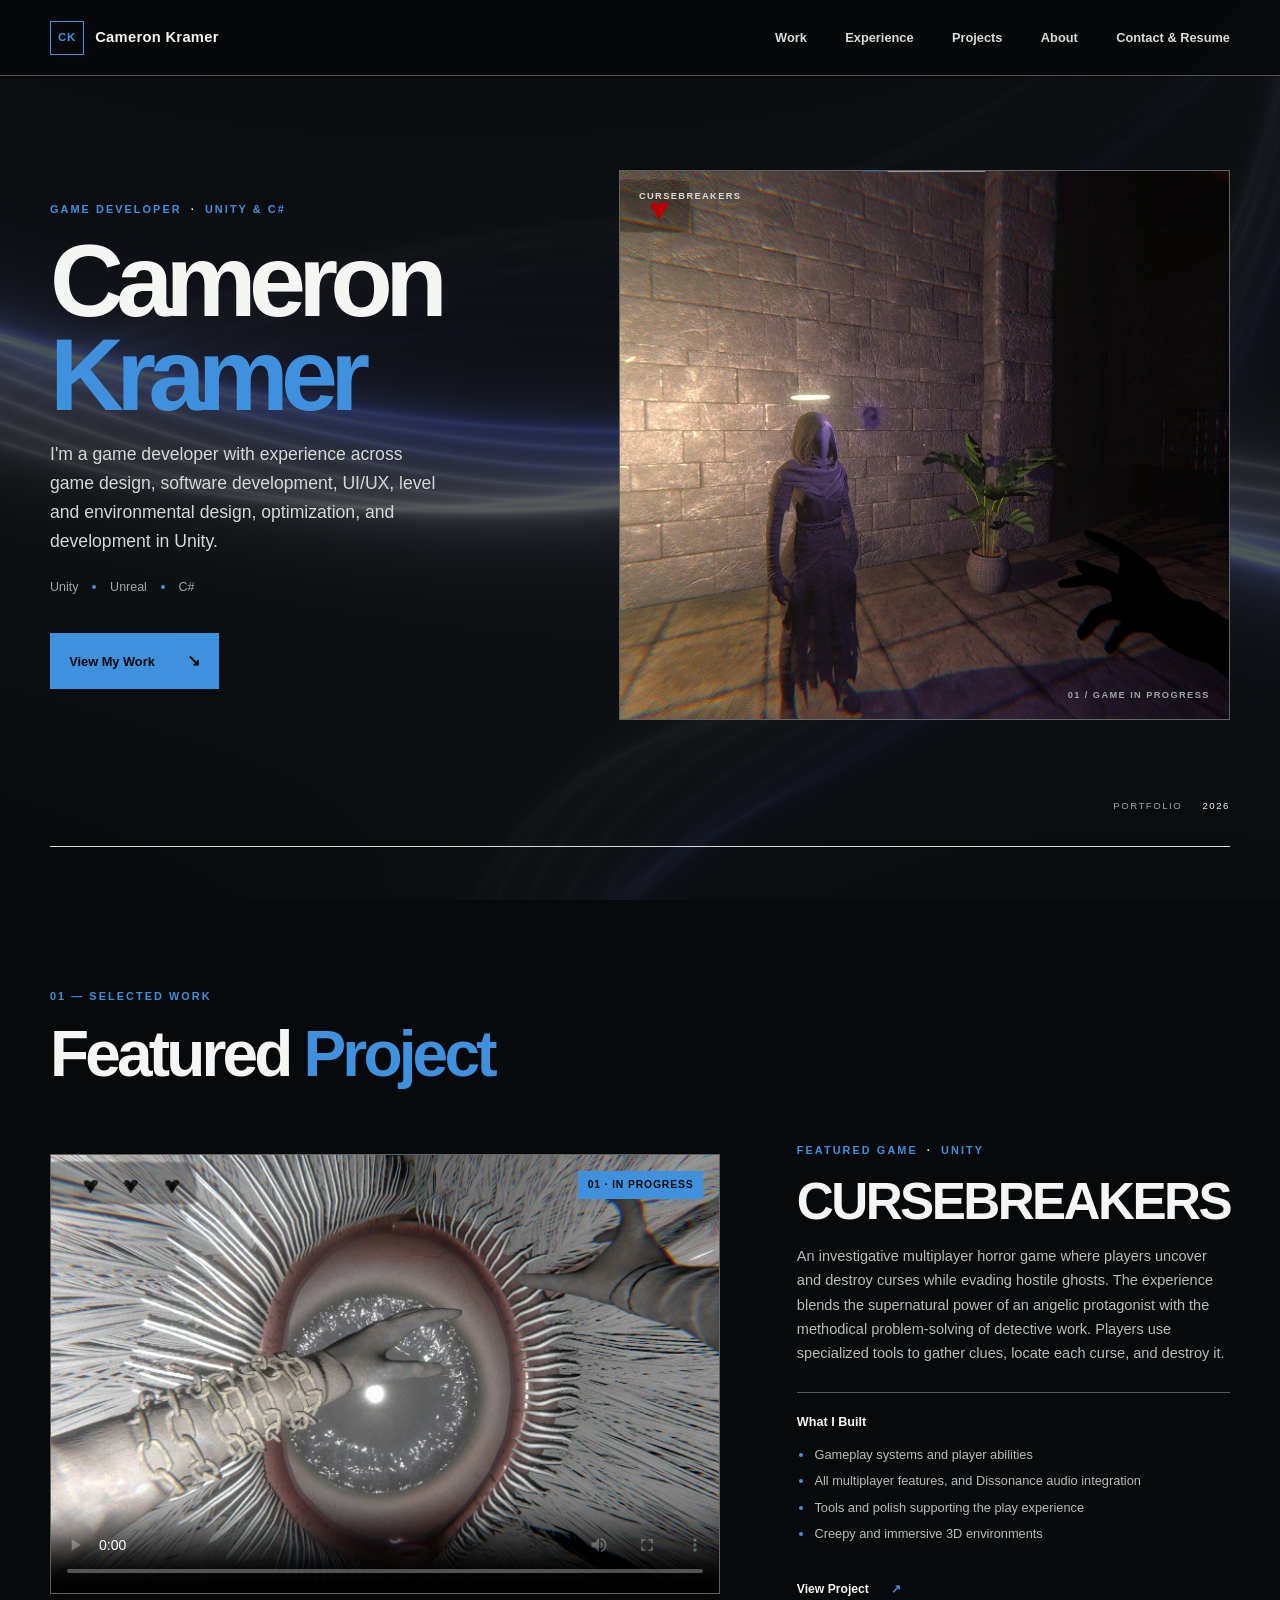
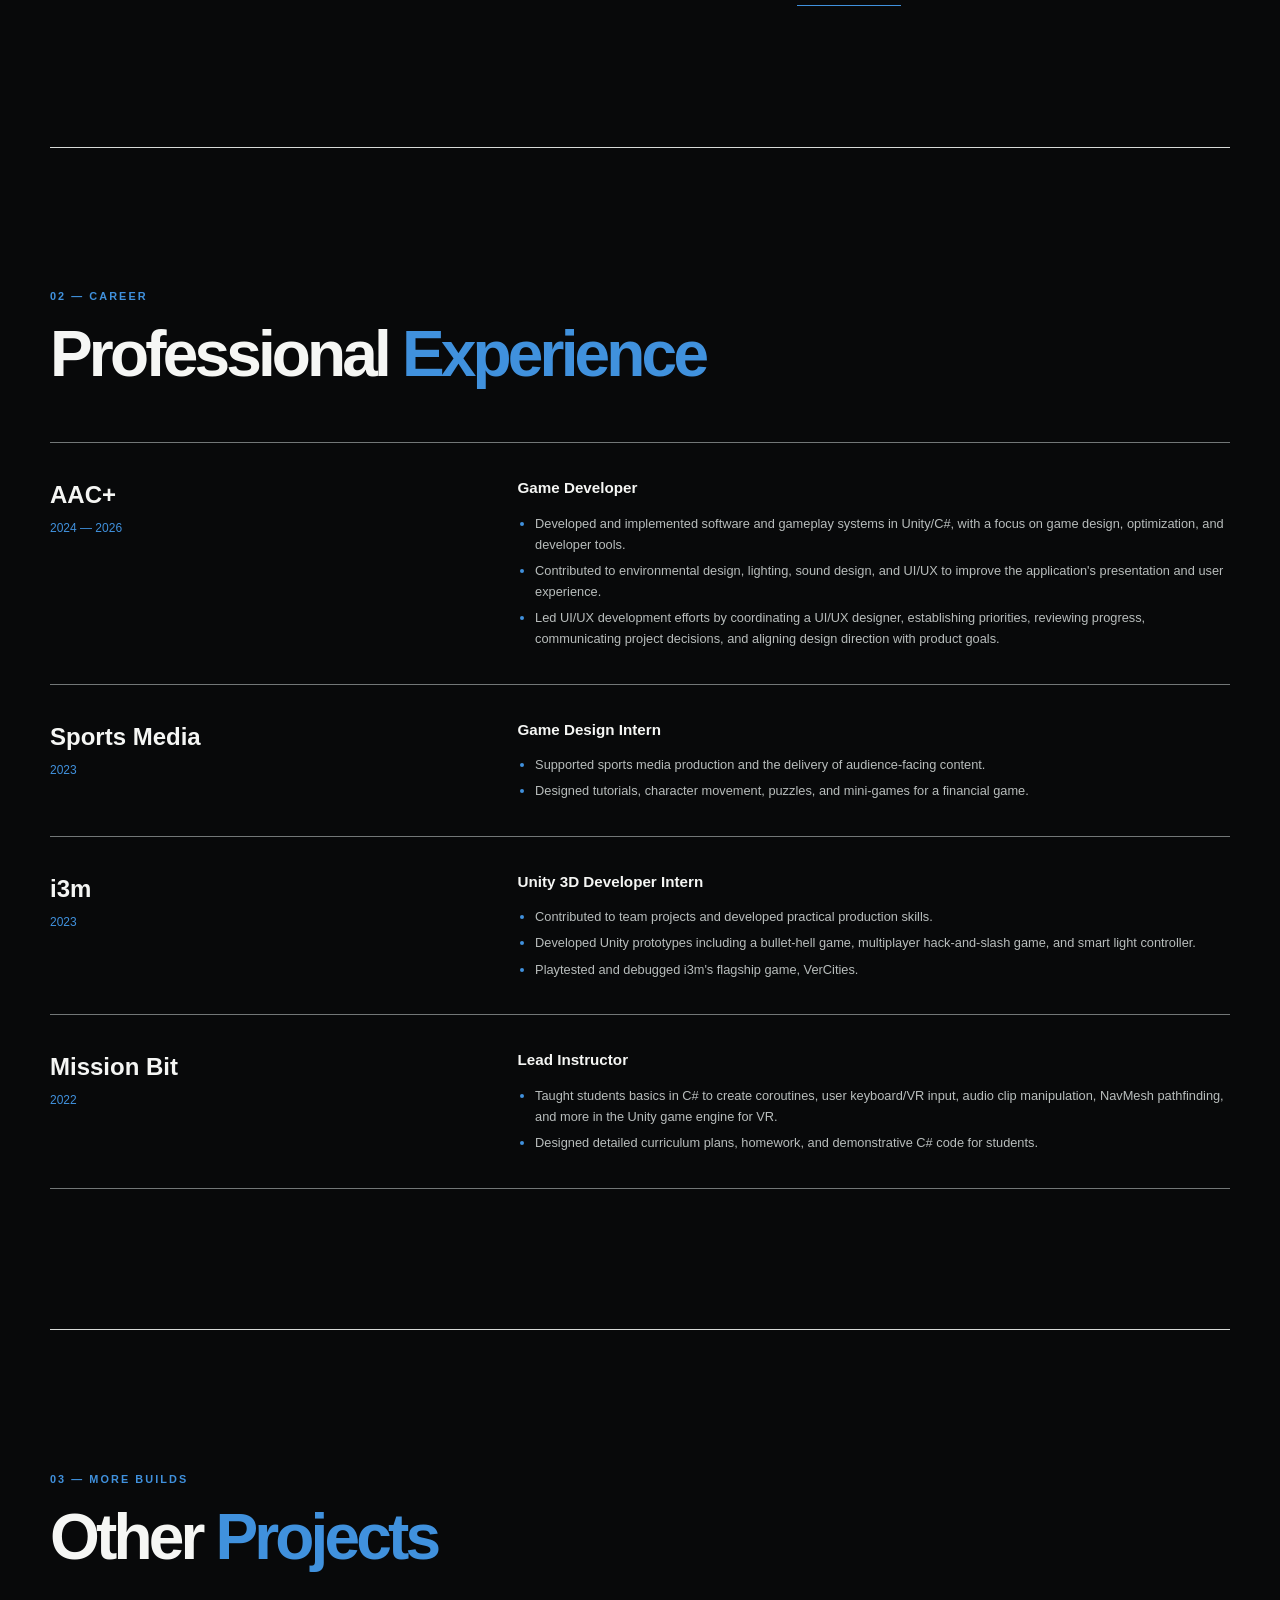
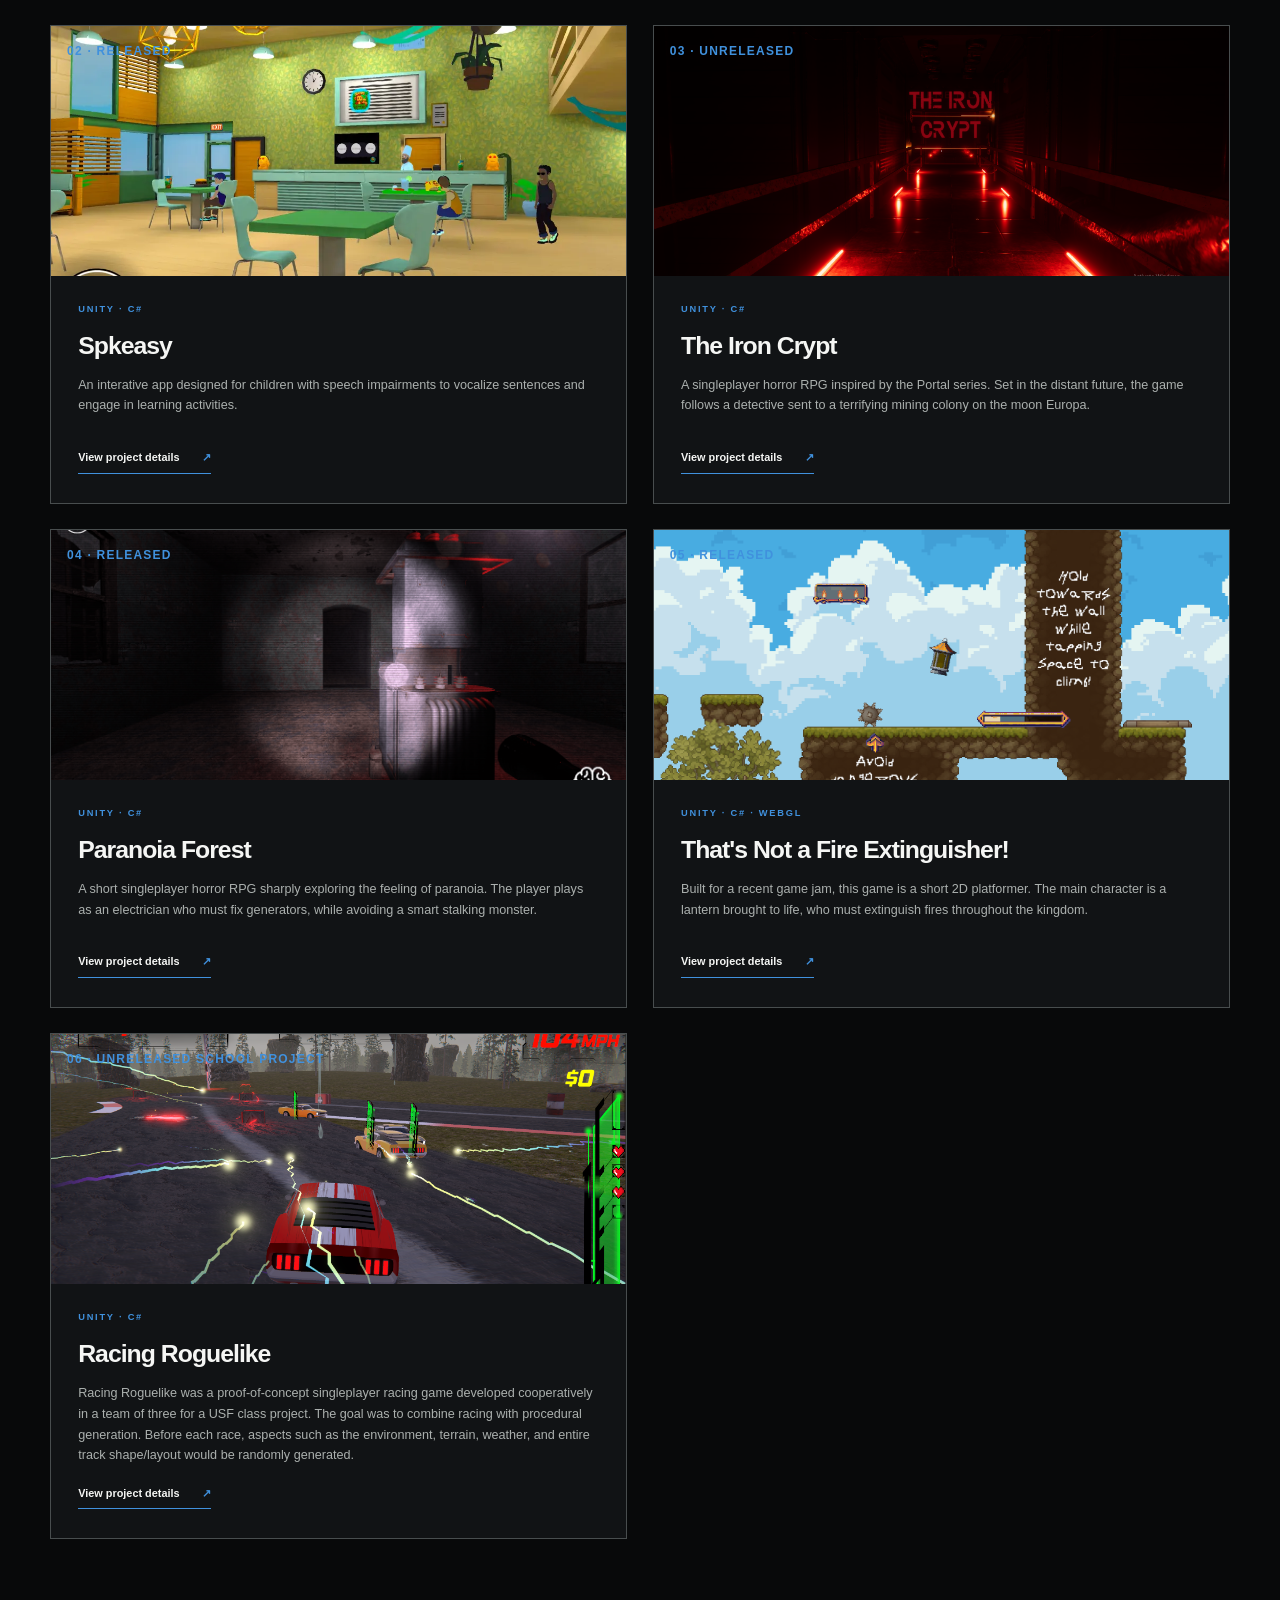
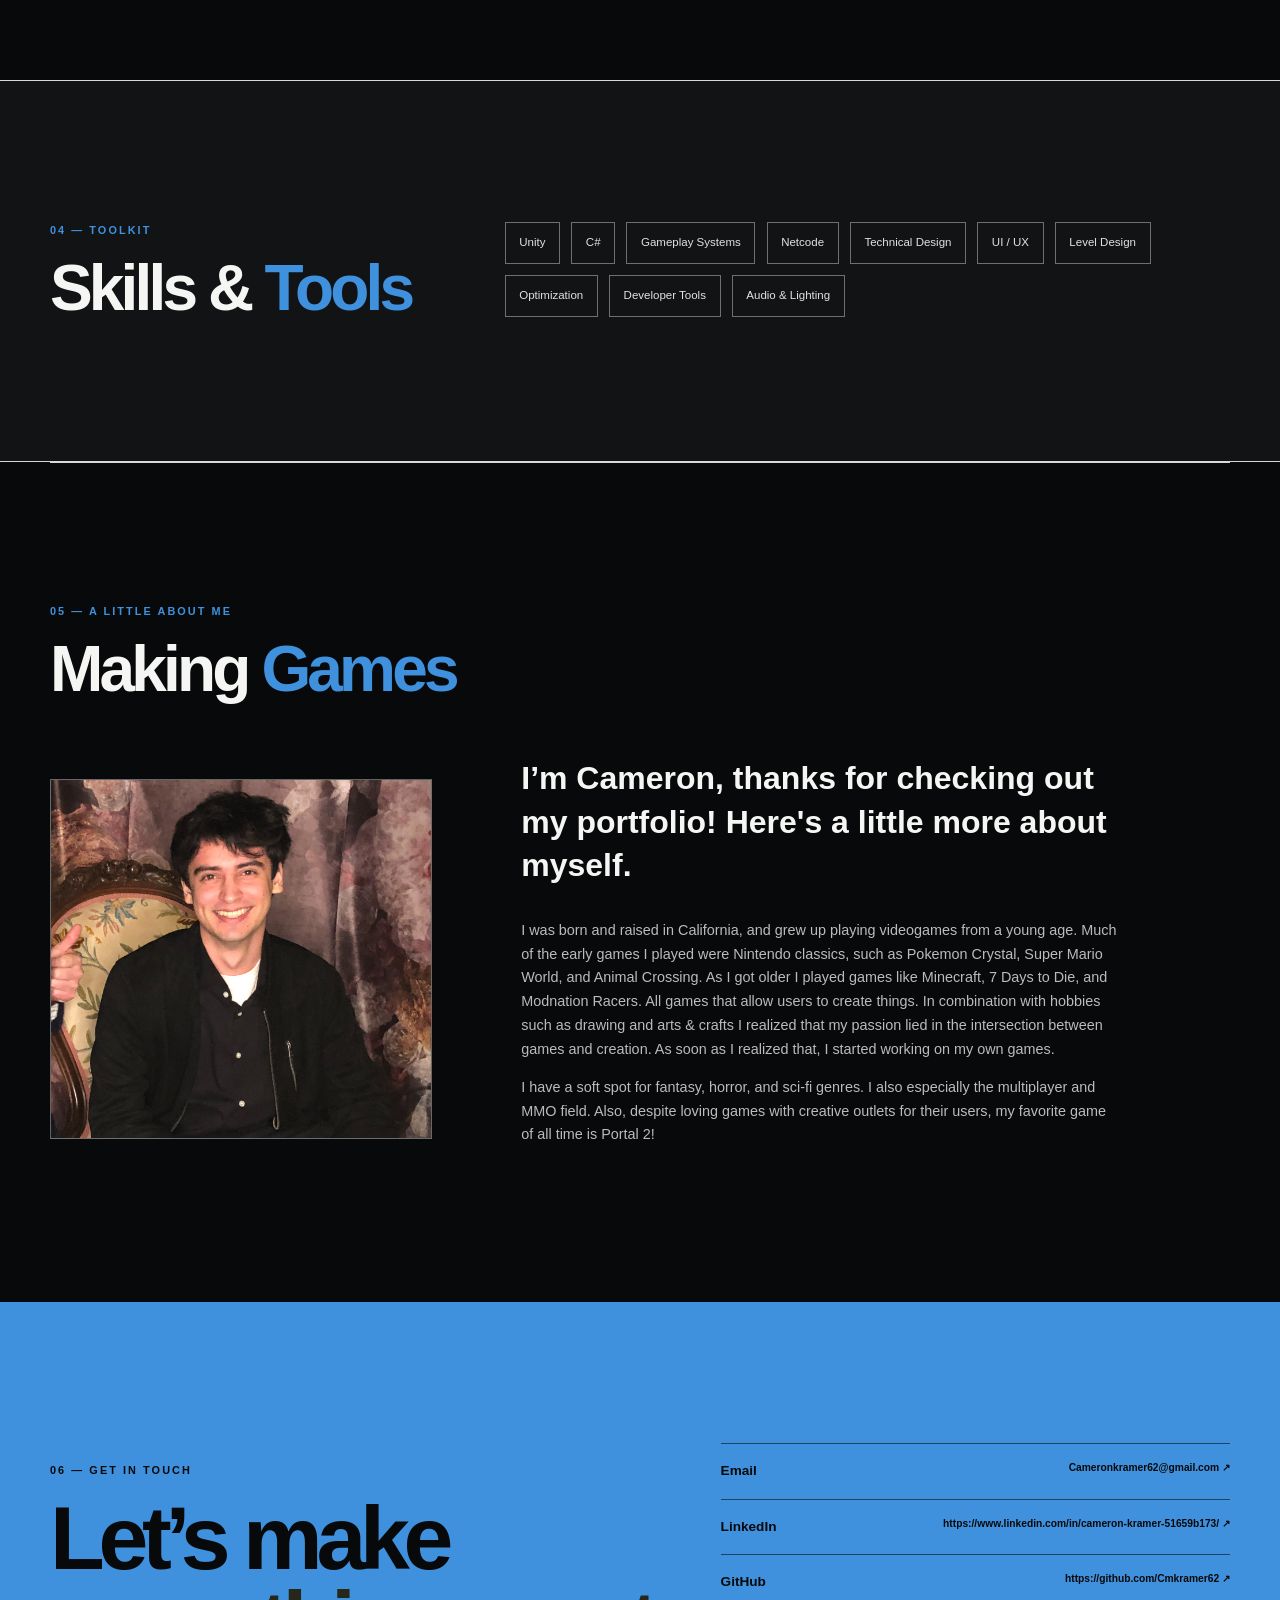
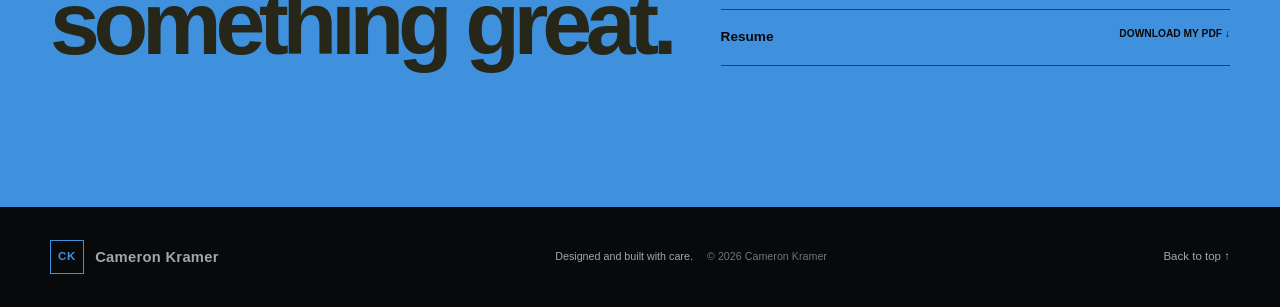
==== index.html @ 11729ba6 "Publish portfolio site" ====
<!doctype html>
<html lang="en">
<head>
  <meta charset="utf-8">
  <meta name="viewport" content="width=device-width, initial-scale=1">
  <meta name="theme-color" content="#08090a">
  <meta name="description" content="Cameron Kramer — game developer building gameplay systems and interactive experiences.">
  <title>Cameron Kramer — Game Developer</title>
  <script>
    // Jump directly to a section when arriving from a project page.
    if (location.hash) {
      document.documentElement.classList.add('instant-hash-navigation');
      window.addEventListener('pageshow', () => {
        requestAnimationFrame(() => document.documentElement.classList.remove('instant-hash-navigation'));
      }, { once: true });
    }
  </script>
  <link rel="stylesheet" href="styles.css?v=3">
</head>
<body>
  <div id="ambient-background" aria-hidden="true"></div>
  <a class="skip-link" href="#main">Skip to content</a>
  <header class="site-header">
    <a class="brand" href="#top" aria-label="Cameron Kramer, home"><span class="brand-mark">CK</span><span>Cameron Kramer</span></a>
    <button class="menu-toggle" type="button" aria-expanded="false" aria-controls="site-nav">Menu</button>
    <nav id="site-nav" class="site-nav" aria-label="Main navigation">
      <a href="#work">Work</a><a href="#experience">Experience</a><a href="#projects">Projects</a><a href="#about">About</a><a href="#contact">Contact &amp; Resume</a>
    </nav>
  </header>

  <main id="main">
    <section class="hero section-wrap" id="top">
      <div class="hero-copy">
        <p class="eyebrow">GAME DEVELOPER <span>·</span> UNITY &amp; C#</p>
        <h1>Cameron<br><span>Kramer</span></h1>
        <p class="hero-lede">I'm a game developer with experience across game design, software development, UI/UX, level and environmental design, optimization, and development in Unity.</p>
        <p class="tagline">Unity <i></i> Unreal <i></i> C#</p>
        <a class="button" href="#work">View My Work <span aria-hidden="true">↘</span></a>
      </div>

      <div class="hero-art art-placeholder">
        <span class="art-label">CURSEBREAKERS</span><span class="art-coordinate">01 / GAME IN PROGRESS</span>
				<img class="project-image" src="assets/Cursebreakers_Multiplayer.png" alt="A 3D environment of Cursebreakers">

      </div>


      <div class="hero-index">PORTFOLIO <span>2026</span></div>
    </section>

    <section class="section-wrap section" id="work">
      <div class="section-heading"><p class="eyebrow">01 — SELECTED WORK</p><h2>Featured <span>Project</span></h2></div>
      <article class="featured-project">
			<div class="feature-media art-placeholder transition-cursebreakers">
			  <video class="feature-video" controls playsinline poster="assets/cursebreakers-gameplay.png">
				<source src="assets/cursebreakers-gameplay.mp4" type="video/mp4">
				Your browser does not support embedded video.

			  </video>
				<b class="project-status">01 · IN PROGRESS</b>

			</div>
        <div class="feature-copy">
          <p class="eyebrow">FEATURED GAME <span>·</span> UNITY</p><h3>CURSEBREAKERS</h3>
          <p>An investigative multiplayer horror game where players uncover and destroy curses while evading hostile ghosts. The experience blends the supernatural power of an angelic protagonist with the methodical problem-solving of detective work. Players use specialized tools to gather clues, locate each curse, and destroy it.</p>
          <div class="built"><h4>What I Built</h4><ul><li>Gameplay systems and player abilities</li><li>All multiplayer features, and Dissonance audio integration</li><li>Tools and polish supporting the play experience</li><li>Creepy and immersive 3D environments</li></ul></div>
          <a class="text-link" href="projects/cursebreakers.html">View Project <span>↗</span></a>
        </div>
      </article>
    </section>

    <section class="section-wrap section" id="experience">
      <div class="section-heading"><p class="eyebrow">02 — CAREER</p><h2>Professional <span>Experience</span></h2></div>
      <div class="experience-list">
		
		<!-- AAC+ -->
        <article class="experience-row"><div class="job-meta">
		<h3>AAC+</h3><p>2024 — 2026</p>
		</div><div><p class="job-title">Game Developer <!-- <span>· TITLE TO CONFIRM</span></p> -->
		<ul><li>Developed and implemented software and gameplay systems in Unity/C#, with a focus on game design, optimization, and developer tools.</li>
		<li>Contributed to environmental design, lighting, sound design, and UI/UX to improve the application's presentation and user experience.</li>
		<li>Led UI/UX development efforts by coordinating a UI/UX designer, establishing priorities, reviewing progress, communicating project decisions, and aligning design direction with product goals.</li></ul></div></article>
        
		<!-- SPORTS MEDIA -->
		<article class="experience-row"><div class="job-meta">
		<h3>Sports Media</h3><p>2023</p>
		</div><div><p class="job-title">Game Design Intern <!-- <span>· TITLE TO CONFIRM</span></p> -->
		<ul><li>Supported sports media production and the delivery of audience-facing content.</li>
		<li>Designed tutorials, character movement, puzzles, and mini-games for a financial game.</li></ul></div></article>
        
		<!-- i3M -->
		<article class="experience-row"><div class="job-meta">
		<h3>i3m</h3><p>2023</p>
		</div><div><p class="job-title">Unity 3D Developer Intern <!-- <span>· TITLE TO CONFIRM</span></p> -->
		<ul><li>Contributed to team projects and developed practical production skills.</li>
		<li>Developed Unity prototypes including a bullet-hell game, multiplayer hack-and-slash game, and smart light controller.</li>
		<li>Playtested and debugged i3m's flagship game, VerCities.</li>
		</ul></div></article>

		<!-- Mission Bit -->
		<article class="experience-row"><div class="job-meta">
		<h3>Mission Bit</h3><p>2022</p>
		</div><div><p class="job-title">Lead Instructor <!-- <span>· TITLE TO CONFIRM</span></p> -->
		<ul><li>Taught students basics in C# to create coroutines, user keyboard/VR input, audio clip manipulation, NavMesh pathfinding, and more in the Unity game engine for VR.</li>
		<li>Designed detailed curriculum plans, homework, and demonstrative C# code for students.</li>
		</ul></div></article>

      </div>
      <!--<p class="content-note">Experience bullets are editable draft summaries because the referenced conversation did not include the original resume wording.</p> -->
    </section>

	<!-- OTHER PROJECTS SECTION (cards) -->
    <section class="section-wrap section" id="projects">
      <div class="section-heading"><p class="eyebrow">03 — MORE BUILDS</p><h2>Other <span>Projects</span></h2></div>
      <div class="project-grid">

		<!-- Spkeasy Card -->
        <a class="project-card" href="projects/spkeasy.html" aria-label="View project details for Spkeasy">
		<div class="card-art">
			<img class="project-image transition-spkeasy" src="assets/Spkeasy Restaurant.png" alt="The 3D interactive restuarant of Spkeasy">
			<b>02 · RELEASED</b>
		</div>
		<div class="card-copy">
		<p class="eyebrow">UNITY · C#</p><h3>Spkeasy</h3>
		<p>An interative app designed for children with speech impairments to vocalize sentences and engage in learning activities.</p>
		<span class="text-link">View project details <span aria-hidden="true">↗</span></span></div></a>

		<!-- The Iron Crypt Card -->
        <a class="project-card" href="projects/the-iron-crypt.html" aria-label="View project details for The Iron Crypt">
		<div class="card-art">
			<img class="project-image transition-iron-crypt" src="assets/The Iron Crypt Genetics Lab Title.png" alt="The title shown, inside the genetics labratory">
			<b>03 · UNRELEASED</b>
		</div>
		<div class="card-copy">
		<p class="eyebrow">UNITY · C#</p><h3>The Iron Crypt</h3>
		<p>A singleplayer horror RPG inspired by the Portal series. Set in the distant future, the game follows a detective sent to a terrifying mining colony on the moon Europa.</p>
		<span class="text-link">View project details <span aria-hidden="true">↗</span></span></div></a>
		
		<!-- Paranoia Forest Card -->
		<a class="project-card" href="projects/paranoia-forest.html" aria-label="View project details for Paranoia Forest">
		<div class="card-art">
			<img class="project-image transition-paranoia-forest" src="assets/Paranoia Forest Gameplay.png" alt="The main menu of Paranoia Forest">
			<b>04 · RELEASED</b>
		</div>
		<div class="card-copy">
		<p class="eyebrow">UNITY · C#</p><h3>Paranoia Forest</h3>
		<p>A short singleplayer horror RPG sharply exploring the feeling of paranoia. The player plays as an electrician who must fix generators, while avoiding a smart stalking monster.</p>
		<span class="text-link">View project details <span aria-hidden="true">↗</span></span></div></a>

		<!-- That's Not a Fire Extinguisher! -->
		<a class="project-card" href="projects/not-a-fire-extinguisher.html" aria-label="View project details for That's Not a Fire Extinguisher!">
		<div class="card-art">
			<img class="project-image transition-fire-extinguisher" src="assets/FireExtinguisherGameplay.png" alt="Gameplay of level 1">
			<b>05 · RELEASED</b>
		</div>
		<div class="card-copy">
		<p class="eyebrow">UNITY · C# · WebGL</p><h3>That's Not a Fire Extinguisher!</h3>
		<p>Built for a recent game jam, this game is a short 2D platformer. The main character is a lantern brought to life, who must extinguish fires throughout the kingdom.</p>
		<span class="text-link">View project details <span aria-hidden="true">↗</span></span></div></a>

		<!-- Racing Roguelike -->
		<a class="project-card" href="projects/racing-roguelike.html" aria-label="View project details for Racing Roguelike">
		<div class="card-art">
			<img class="project-image transition-racing-roguelike" src="assets/Racing Roguelike Gameplay B.png" alt="A snippet of gameplay">
			<b>06 · UNRELEASED SCHOOL PROJECT</b>
		</div>
		<div class="card-copy">
		<p class="eyebrow">UNITY · C#</p><h3>Racing Roguelike</h3>

		<p>Racing Roguelike was a proof-of-concept singleplayer racing game developed cooperatively in a team of three for a USF class project. The goal was to combine racing with procedural generation. Before each race, aspects such as the environment, terrain, weather, and entire track shape/layout would be randomly generated.</p>
		<span class="text-link">View project details <span aria-hidden="true">↗</span></span></div></a>

      </div>
    </section>

    <section class="skills-band section" aria-labelledby="skills-title"><div class="section-wrap skills-inner"><div><p class="eyebrow">04 — TOOLKIT</p><h2 id="skills-title">Skills &amp; <span>Tools</span></h2></div><div class="skill-list"><span>Unity</span><span>C#</span><span>Gameplay Systems</span><span>Netcode</span><span>Technical Design</span><span>UI / UX</span><span>Level Design</span><span>Optimization</span><span>Developer Tools</span><span>Audio &amp; Lighting</span></div></div></section>
		
	<!-- ABOUT ME SECTION -->
    <section class="section-wrap section about-section" id="about">
      <div class="section-heading"><p class="eyebrow">05 — A LITTLE ABOUT ME</p><h2>Making <span>Games</span></h2></div>
      <div class="about-content">
	  <div class="about-photo art-placeholder" role="img" aria-label="Optional portrait placeholder">
	  <img class="project-image" src="assets/Profile A.png" alt="My photo"></div>
	  <div><p class="about-lede">I’m Cameron, thanks for checking out my portfolio! Here's a little more about myself.</p>
	  <p>I was born and raised in California, and grew up playing videogames from a young age. Much of the early games I played were Nintendo classics, such as Pokemon Crystal, Super Mario World, and Animal Crossing. As I got older I played games like Minecraft, 7 Days to Die, and Modnation Racers. All games that allow users to create things. In combination with hobbies such as drawing and arts & crafts I realized that my passion lied in the intersection between games and creation. As soon as I realized that, I started working on my own games.</p>
	  <p>I have a soft spot for fantasy, horror, and sci-fi genres. I also especially the multiplayer and MMO field. Also, despite loving games with creative outlets for their users, my favorite game of all time is Portal 2!</p>
	  <!--<p class="content-note">Personal bio draft — adjust to match your voice.</p> --></div></div>
    </section>

	<!-- CONTACT SECTION -->
    <section class="contact-section" id="contact"><div class="section-wrap contact-inner"><div><p class="eyebrow">06 — GET IN TOUCH</p><h2>Let’s make<br><span>something great.</span></h2></div>
	<div class="contact-links">
	<a href="mailto:Cameronkramer62@gmail.com">Email <span>Cameronkramer62@gmail.com ↗</span></a>
	<a href="https://www.linkedin.com/in/cameron-kramer-51659b173/" aria-label="LinkedIn">LinkedIn <span>https://www.linkedin.com/in/cameron-kramer-51659b173/ ↗</span></a>
	<a href="https://github.com/Cmkramer62" aria-label="GitHub placeholder">GitHub <span>https://github.com/Cmkramer62 ↗</span></a>
	<a id="resume" href="assets/Cameron-Kramer-Resume.pdf" download>Resume <span>DOWNLOAD MY PDF ↓</span></a></div></div></section>

  </main>
  <footer class="site-footer section-wrap"><a class="brand" href="#top"><span class="brand-mark">CK</span><span>Cameron Kramer</span></a><p>Designed and built with care. <span>© 2026 Cameron Kramer</span></p><a href="#top" class="back-top">Back to top ↑</a></footer>
  <script src="script.js"></script>
  <script type="module" src="assets/floating-lines.js?v=7"></script>
</body>
</html>
---- styles.css ----
/* Cameron's portfolio — start here to change colors, spacing, and type. */
:root {
  color-scheme: dark;
  --black: #08090a; /* Main Background */
  --charcoal: #111315;
  --panel: #171a1d;
  --white: #f5f6f4;
  --muted: #a2a7a8;
  --line: #d7dad8;
  --yellow: #4091dd;
  --page-width: 1180px;
  --space-section: clamp(5rem, 11vw, 10rem);
  --font: Inter, "Segoe UI", Arial, sans-serif;
}

/* Native page transitions: a short crossfade plus a matching project image. */
@view-transition { navigation: auto; }
::view-transition-group(root) { animation-duration: 240ms; }
::view-transition-group(project-spkeasy),
::view-transition-group(project-iron-crypt),
::view-transition-group(project-paranoia-forest),
::view-transition-group(project-fire-extinguisher),
::view-transition-group(project-racing-roguelike),
::view-transition-group(project-cursebreakers) {
  animation-duration: 380ms;
}
.transition-spkeasy { view-transition-name: project-spkeasy; }
.transition-iron-crypt { view-transition-name: project-iron-crypt; }
.transition-paranoia-forest { view-transition-name: project-paranoia-forest; }
.transition-fire-extinguisher { view-transition-name: project-fire-extinguisher; }
.transition-racing-roguelike { view-transition-name: project-racing-roguelike; }
.transition-cursebreakers { view-transition-name: project-cursebreakers; }

* { box-sizing: border-box; }
html { background: var(--black); scroll-behavior: smooth; scroll-padding-top: 6rem; }
html.instant-hash-navigation { scroll-behavior: auto; }
body { margin: 0; background: transparent; color: var(--white); font-family: var(--font); line-height: 1.65; }
body > header, body > main, body > footer { position: relative; z-index: 1; }
#ambient-background { position: fixed; z-index: 0; inset: 0; overflow: hidden; pointer-events: none; opacity: .32; }
.floating-lines-container { position: relative; width: 100%; height: 100%; overflow: hidden; }
.floating-lines-container canvas { display: block; width: 100%; height: 100%; }
a { color: inherit; text-decoration: none; }
a:focus-visible, button:focus-visible { outline: 2px solid var(--yellow); outline-offset: 5px; }
.section-wrap { width: min(var(--page-width), calc(100% - 3rem)); margin-inline: auto; }
.skip-link { position: absolute; z-index: 20; top: -4rem; left: 1rem; padding: .7rem 1rem; background: var(--yellow); color: var(--black); }
.skip-link:focus { top: 1rem; }
.site-header { position: sticky; z-index: 10; top: 0; min-height: 76px; padding: 0 max(1.5rem, calc((100vw - var(--page-width)) / 2)); display: flex; align-items: center; justify-content: space-between; background: rgb(8 9 10 / 94%); border-bottom: 1px solid rgb(245 246 244 / 32%); backdrop-filter: blur(14px); }
.brand { display: inline-flex; gap: .7rem; align-items: center; font-size: .92rem; font-weight: 700; letter-spacing: .02em; }
.brand-mark { display: grid; width: 34px; height: 34px; place-items: center; border: 1px solid var(--yellow); color: var(--yellow); font-size: .72rem; letter-spacing: .06em; }
.site-nav { display: flex; gap: clamp(1.2rem, 3vw, 2.5rem); align-items: center; }
.site-nav a { color: #d8dbd9; font-size: .8rem; font-weight: 650; transition: color .2s ease; }
.site-nav a:hover, .back-top:hover { color: var(--yellow); }
.menu-toggle { display: none; border: 1px solid var(--line); padding: .45rem .7rem; background: transparent; color: var(--white); }
.hero { min-height: min(770px, calc(100svh - 76px)); display: grid; grid-template-columns: .92fr 1.08fr; align-items: center; position: relative; gap: 3rem; padding-block: 5rem 7rem; }
.hero-copy { position: relative; z-index: 1; }
.eyebrow { margin: 0 0 1rem; color: var(--yellow); font-size: .68rem; font-weight: 800; letter-spacing: .19em; text-transform: uppercase; }
.eyebrow span { color: var(--white); padding-inline: .25rem; }
h1, h2, h3, h4, p { margin-top: 0; }
h1 { margin-bottom: 1.2rem; font-size: clamp(4rem, 8vw, 7.8rem); line-height: .91; letter-spacing: -.075em; }
h1 span, h2 span, .contact-inner h2 span { color: var(--yellow); }
.hero-lede { max-width: 400px; margin-bottom: 1.3rem; color: #d5d8d6; font-size: 1.1rem; }
.tagline { margin-bottom: 2.2rem; color: var(--muted); font-size: .78rem; }
.tagline i { display: inline-block; width: 4px; height: 4px; margin: 0 .65rem .15rem; border-radius: 50%; background: var(--yellow); }
.button { display: inline-flex; gap: 2rem; align-items: center; padding: .95rem 1.2rem; background: var(--yellow); color: var(--black); font-size: .8rem; font-weight: 800; transition: transform .2s ease, background .2s ease; }
.button:hover { transform: translateY(-3px); background: #ffe54c; }
.button span { font-size: 1rem; }
.art-placeholder { position: relative; overflow: hidden; background: radial-gradient(ellipse at 60% 38%, #414447 0, #222629 22%, #131619 58%, #0c0e10 100%); border: 1px solid rgb(245 246 244 / 35%); }
.hero-art { height: min(550px, 57vw); min-height: 370px; }
.art-label, .art-coordinate { position: absolute; z-index: 2; left: 1.2rem; color: #d7dad8; font-size: .58rem; font-weight: 750; letter-spacing: .15em; }
.art-label { top: 1.1rem; }
.art-coordinate { right: 1.2rem; bottom: 1rem; left: auto; color: #9ca2a1; text-align: right; }
.art-sun { position: absolute; top: 19%; right: 19%; width: 27%; aspect-ratio: 1; border: 1px solid rgb(244 210 31 / 55%); border-radius: 50%; background: radial-gradient(circle, rgb(244 210 31 / 38%), rgb(244 210 31 / 8%) 60%, transparent 72%); box-shadow: 0 0 90px rgb(244 210 31 / 14%); }
.art-horizon { position: absolute; right: -5%; bottom: 21%; left: -5%; height: 32%; background: linear-gradient(160deg, transparent 30%, #202427 30.5% 49%, transparent 49.5%), linear-gradient(18deg, #111416 10%, #292d2f 10.5% 21%, transparent 21.5%); border-top: 1px solid rgb(245 246 244 / 25%); }
.art-grid { position: absolute; inset: 68% -20% -35%; opacity: .36; transform: perspective(140px) rotateX(52deg); background-image: linear-gradient(rgb(244 210 31 / 36%) 1px, transparent 1px), linear-gradient(90deg, rgb(244 210 31 / 36%) 1px, transparent 1px); background-size: 48px 35px; mask-image: linear-gradient(transparent, #000); }
.hero-index { position: absolute; right: 0; bottom: 2rem; color: var(--muted); font-size: .6rem; letter-spacing: .16em; }
.hero-index span { margin-left: 1rem; color: var(--white); }
.section { padding-block: var(--space-section); border-top: 1px solid var(--line); }
.section-heading { margin-bottom: 3.5rem; }
.section-heading h2, .skills-inner h2 { margin-bottom: 0; font-size: clamp(2.4rem, 5vw, 4.5rem); line-height: 1; letter-spacing: -.06em; }
.featured-project { display: grid; grid-template-columns: 1.25fr .75fr; gap: clamp(2rem, 6vw, 5rem); align-items: center; }
.feature-media { display: grid; min-height: 440px; place-items: center; background: radial-gradient(ellipse at 50% 45%, #34383b, #15181a 65%, #0b0d0f); }
.feature-video {
  position: absolute;
  inset: 0;
  width: 100%;
  height: 100%;
  object-fit: cover;
}
.play-mark { display: grid; width: 70px; height: 70px; place-items: center; padding-left: 4px; border: 1px solid var(--yellow); border-radius: 50%; color: var(--yellow); font-size: 1rem; }
.feature-copy h3 { margin-bottom: 1.1rem; font-size: clamp(2.4rem, 4vw, 4rem); line-height: 1; letter-spacing: -.05em; }
.feature-copy > p:not(.eyebrow) { color: #b8bdbc; font-size: .91rem; }
.built { margin-block: 1.7rem 1.8rem; padding-top: 1.2rem; border-top: 1px solid #555a5c; }
.built h4 { margin-bottom: .55rem; font-size: .79rem; }
.built ul, .experience-row ul { margin: 0; padding-left: 1.1rem; color: #b8bdbc; font-size: .8rem; }
.built li, .experience-row li { padding-block: .16rem; }
.built li::marker, .experience-row li::marker { color: var(--yellow); }
.text-link { display: inline-flex; gap: 1.4rem; align-items: center; padding-bottom: .35rem; border-bottom: 1px solid var(--yellow); color: var(--white); font-size: .76rem; font-weight: 750; transition: color .2s ease; }
.text-link span { display: inline-block; color: var(--yellow); transition: transform .2s ease; }
.experience-list { border-top: 1px solid #727777; }
.experience-row { display: grid; grid-template-columns: .75fr 1.25fr; gap: 2.5rem; padding: 2rem 0; border-bottom: 1px solid #727777; }
.job-meta h3 { margin-bottom: .25rem; font-size: 1.5rem; }
.job-meta p { color: var(--yellow); font-size: .75rem; }
.job-title { margin-bottom: .6rem; font-size: .95rem; font-weight: 750; }
.job-title span { color: var(--muted); font-size: .62rem; letter-spacing: .08em; }
.content-note { margin: 1rem 0 0; color: #818887; font-size: .7rem; }
.project-grid { display: grid; grid-template-columns: repeat(2, 1fr); gap: 1.6rem; }
.project-card { display: block; color: inherit; text-decoration: none; background: var(--charcoal); border: 1px solid #484d4e; transition: border-color .2s ease, transform .2s ease; }
.project-card:hover, .project-card:focus-visible { transform: translateY(-4px); border-color: var(--yellow); }
.project-card:hover .text-link, .project-card:focus-visible .text-link { color: var(--yellow); }
.project-card:hover .text-link span, .project-card:focus-visible .text-link span { transform: translate(3px, -2px); }
.card-art { height: 250px; display: flex; align-items: flex-start; justify-content: space-between; padding: 1rem; background: radial-gradient(ellipse at 48% 70%, #3b3f40, #171a1c 60%, #0e1011); color: #aeb3b1; font-size: .55rem; font-weight: 700; letter-spacing: .14em; }
.card-art b { color: var(--yellow); font-size: .75rem; }
.card-copy { padding: 1.6rem 1.7rem 1.8rem; }
.card-copy .eyebrow { margin-bottom: .55rem; font-size: .58rem; }
.card-copy h3 { margin-bottom: .5rem; font-size: 1.55rem; letter-spacing: -.04em; }
.card-copy > p:not(.eyebrow) { min-height: 3.5rem; color: #abb0ae; font-size: .79rem; }
.card-copy .text-link { font-size: .68rem; }
.skills-band { background: var(--charcoal); border-top: 1px solid var(--line); border-bottom: 1px solid var(--line); }
.skills-inner { display: grid; grid-template-columns: .7fr 1.3fr; gap: 4rem; align-items: start; }
.skill-list { display: flex; flex-wrap: wrap; gap: .7rem; }
.skill-list span { padding: .65rem .85rem; border: 1px solid #6b7070; color: #e1e3e1; font-size: .72rem; }
.about-content { display: grid; grid-template-columns: .7fr 1.3fr; gap: clamp(2rem, 7vw, 6rem); align-items: center; }
.about-photo { min-height: 360px; display: grid; place-items: center; color: #aeb3b1; font-size: .58rem; font-weight: 700; letter-spacing: .14em; background: linear-gradient(145deg, #25292b, #101214); }
.about-content > div:last-child { max-width: 600px; color: #b8bdbc; font-size: .9rem; }
.about-lede { color: var(--white); font-size: clamp(1.35rem, 2.5vw, 2rem); line-height: 1.35; font-weight: 650; }
.contact-section { padding-block: var(--space-section); background: var(--yellow); color: var(--black); }
.contact-inner { display: grid; grid-template-columns: 1.1fr .9fr; gap: 3rem; align-items: end; }
.contact-inner .eyebrow { color: var(--black); }
.contact-inner h2 { margin: 0; font-size: clamp(3.5rem, 7vw, 6rem); line-height: .95; letter-spacing: -.07em; }
.contact-inner h2 span { color: #262719; }
.contact-links { border-top: 1px solid rgb(8 9 10 / 58%); }
.contact-links a { display: flex; justify-content: space-between; gap: 1rem; padding: 1rem 0; border-bottom: 1px solid rgb(8 9 10 / 58%); font-size: .85rem; font-weight: 800; }
.contact-links a span { max-width: 65%; overflow-wrap: anywhere; text-align: right; font-size: .64rem; font-weight: 600; }
.contact-links a:hover { padding-inline: .4rem; }
.site-footer { min-height: 100px; display: flex; align-items: center; justify-content: space-between; gap: 1rem; color: var(--muted); font-size: .67rem; }
.site-footer p { margin: 0; }
.site-footer p span { margin-left: .7rem; color: #6f7574; }
.back-top { font-size: .72rem; }
.feature-media { position: relative; }
.feature-image {
  position: absolute;
  inset: 0;
  width: 100%;
  height: 100%;
  object-fit: cover;
}
.card-art { position: relative; overflow: hidden; }

.project-image {
  position: absolute;
  inset: 0;
  width: 100%;
  height: 100%;
  object-fit: cover;
}

.card-art b { position: relative; z-index: 1; }

.project-status {
  position: absolute;
  z-index: 2;
  top: 1rem;
  right: 1rem;
  padding: 0.35rem 0.6rem;
  background: var(--yellow);
  color: var(--black);
  font-size: 0.65rem;
  letter-spacing: 0.08em;
}

@media (max-width: 760px) {
  .section-wrap { width: min(100% - 2rem, var(--page-width)); }
  .site-header { min-height: 66px; padding-inline: 1rem; }
  .menu-toggle { display: block; }
  .site-nav { position: absolute; top: 65px; right: 0; left: 0; display: none; align-items: stretch; gap: 0; padding: .5rem 1rem 1rem; background: var(--black); border-bottom: 1px solid var(--line); }
  .site-nav.is-open { display: flex; flex-direction: column; }
  .site-nav a { padding: .75rem 0; border-bottom: 1px solid #343839; }
  .hero { min-height: auto; grid-template-columns: 1fr; gap: 2.5rem; padding-block: 5rem 5.5rem; }
  h1 { font-size: clamp(4.2rem, 18vw, 7rem); }
  .hero-art { height: 65vw; min-height: 290px; }
  .hero-index { bottom: 1.5rem; }
  .section-heading { margin-bottom: 2.2rem; }
  .featured-project, .experience-row, .skills-inner, .about-content, .contact-inner { grid-template-columns: 1fr; }
  .feature-media { min-height: 280px; }
  .experience-row { gap: .2rem; }
  .job-meta { display: flex; justify-content: space-between; align-items: baseline; gap: 1rem; }
  .project-grid { gap: .9rem; }
  .card-art { height: 180px; }
  .card-copy { padding: 1.2rem; }
  .card-copy > p:not(.eyebrow) { min-height: 5rem; }
  .skills-inner { gap: 2rem; }
  .about-photo { min-height: 300px; }
  .contact-inner { gap: 2.5rem; }
  .site-footer { flex-wrap: wrap; padding-block: 1.5rem; }
  .site-footer p { order: 3; width: 100%; }
}
@media (max-width: 460px) {
  .project-grid { grid-template-columns: 1fr; }
  .card-art { height: 220px; }
  .card-copy > p:not(.eyebrow) { min-height: 0; }
  .contact-inner h2 { font-size: 3.3rem; }
  .contact-links a { align-items: flex-start; }
}
@media (prefers-reduced-motion: reduce) {
  *, *::before, *::after { scroll-behavior: auto !important; transition-duration: .01ms !important; animation-duration: .01ms !important; animation-iteration-count: 1 !important; }
  ::view-transition-group(*), ::view-transition-old(*), ::view-transition-new(*) { animation-duration: .01ms !important; }
}
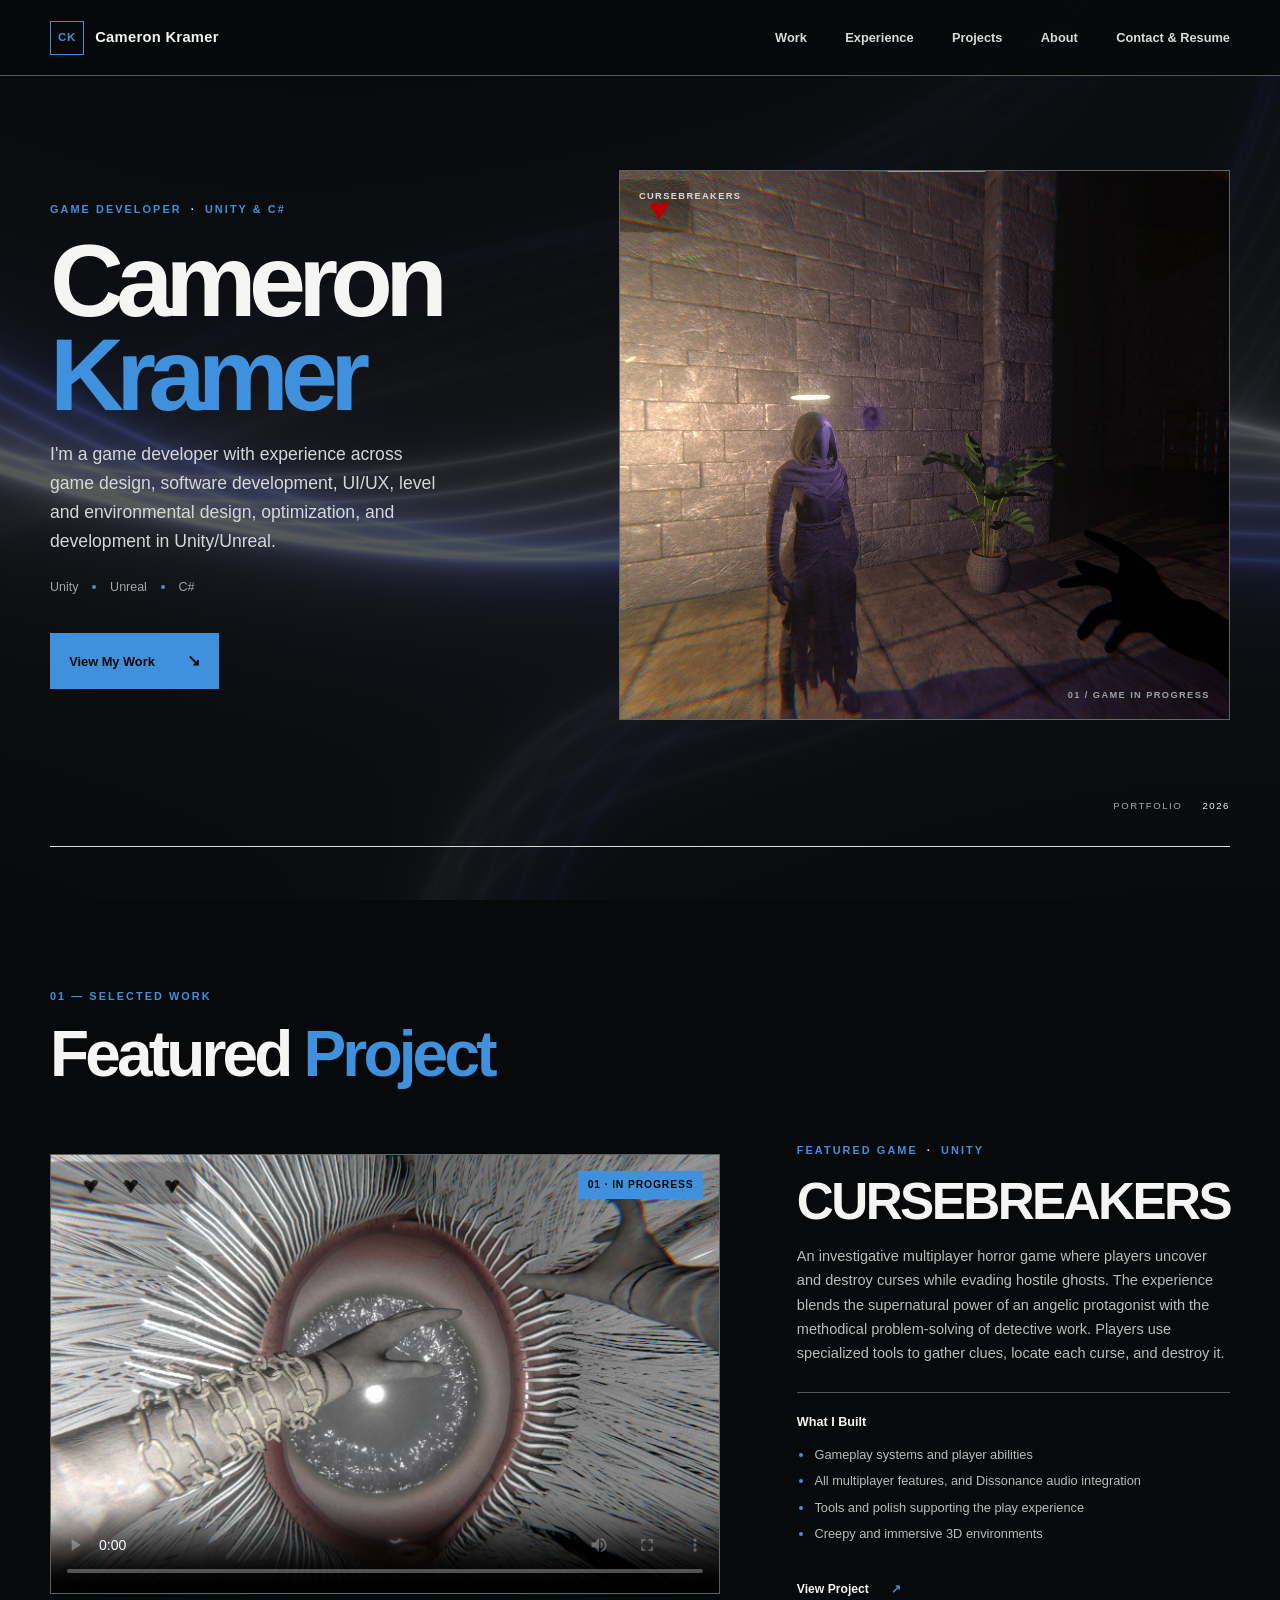
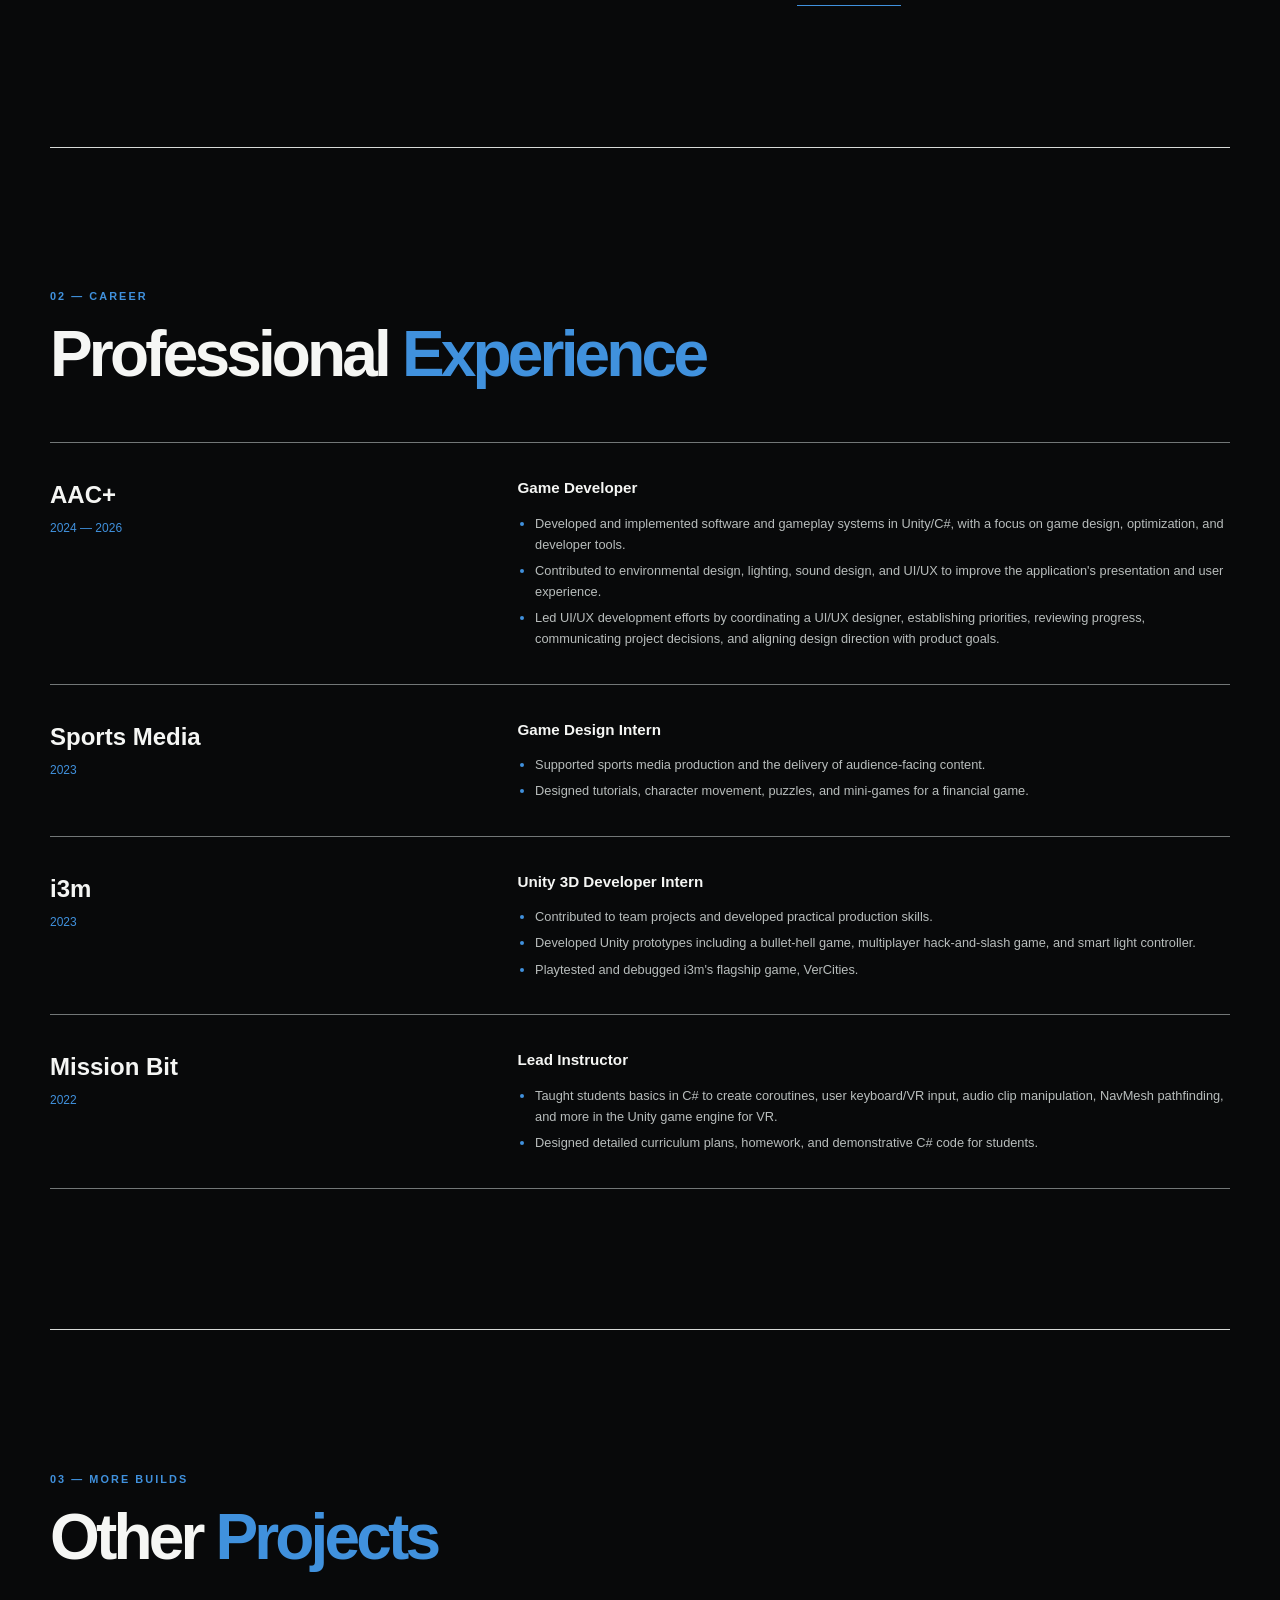
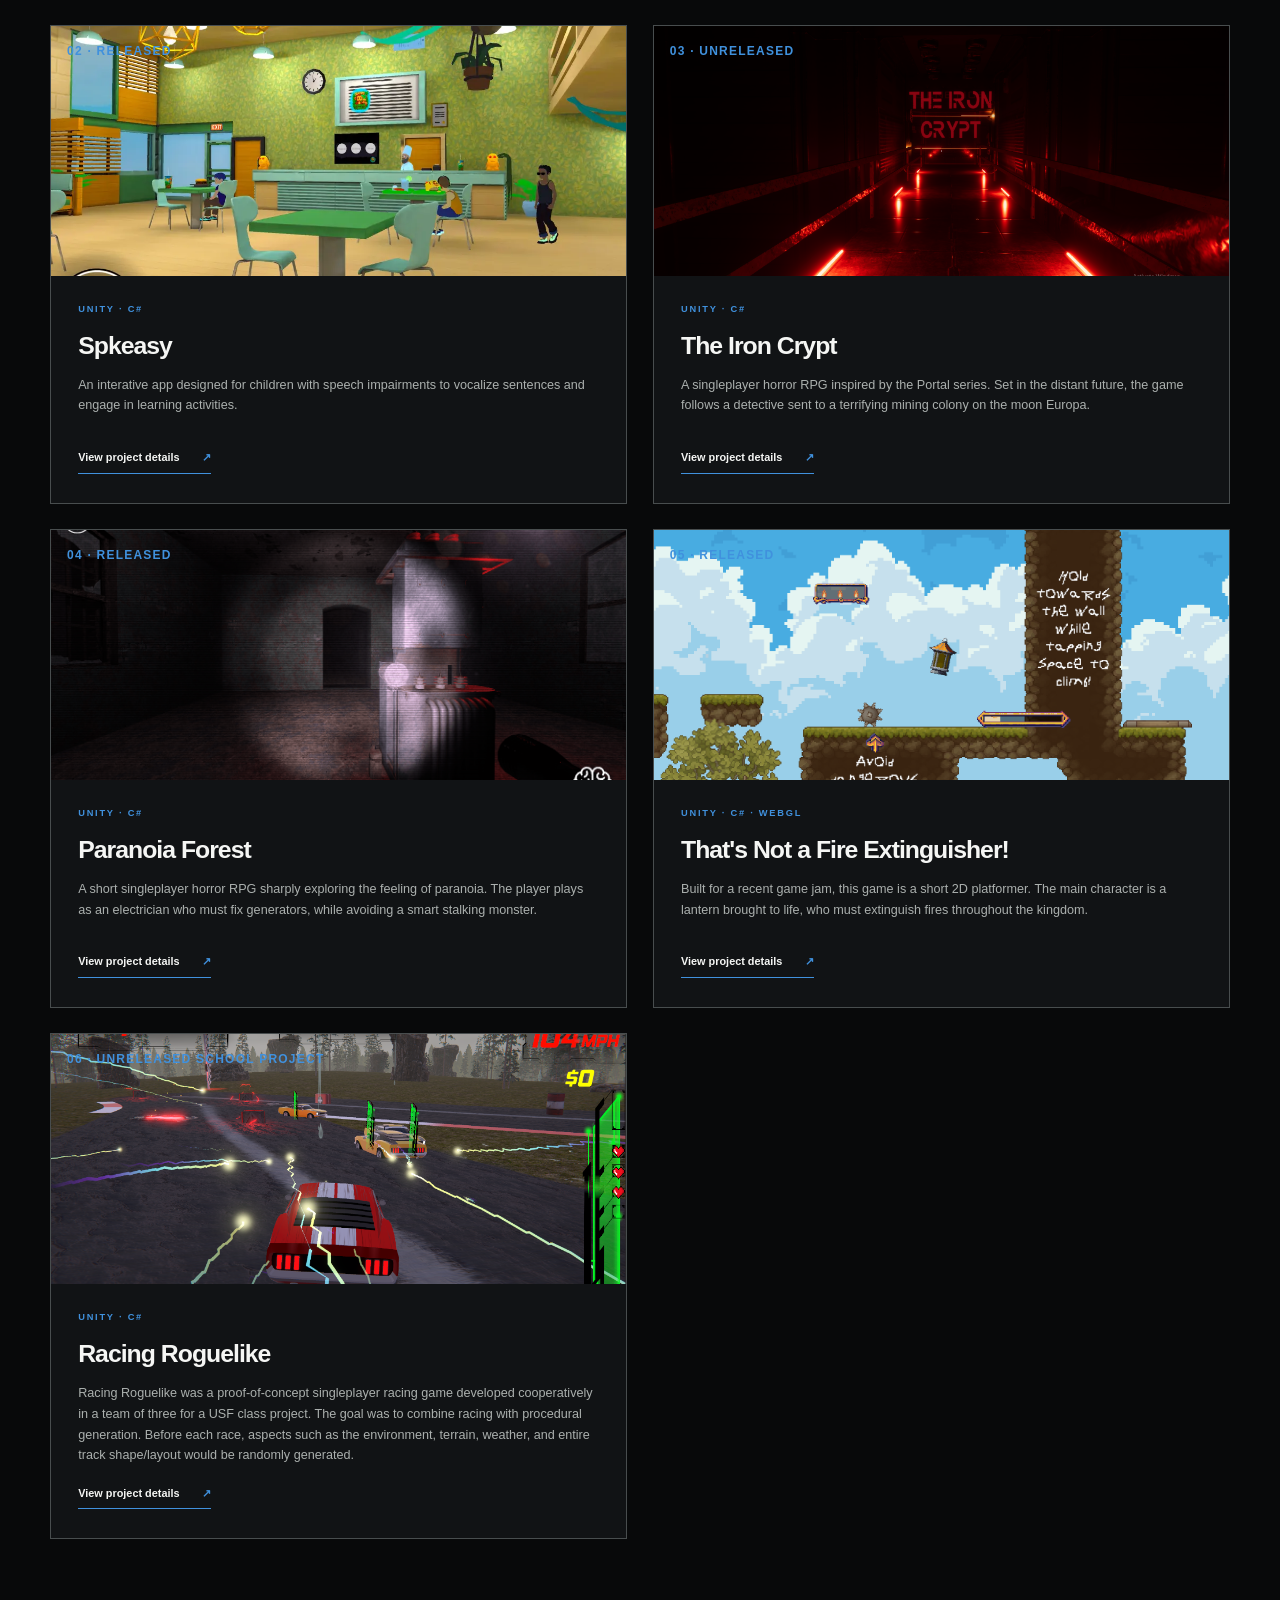
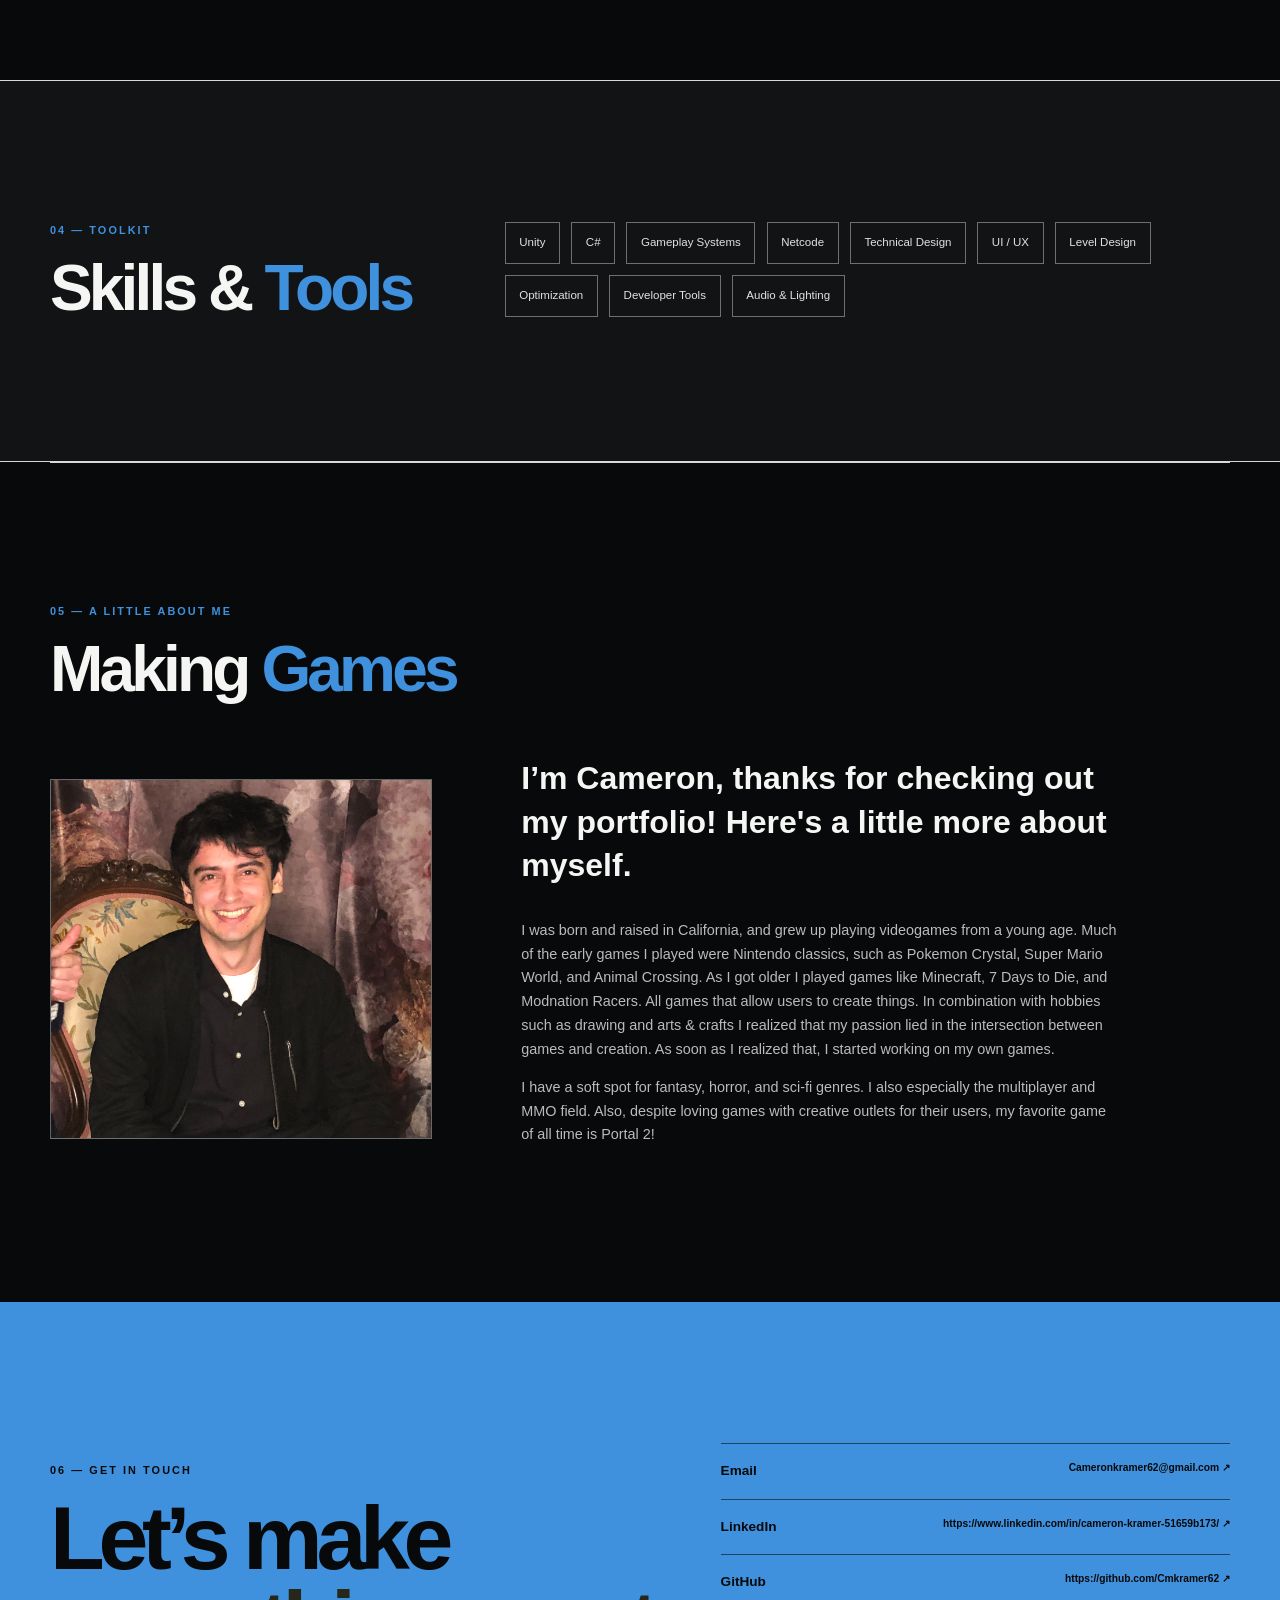
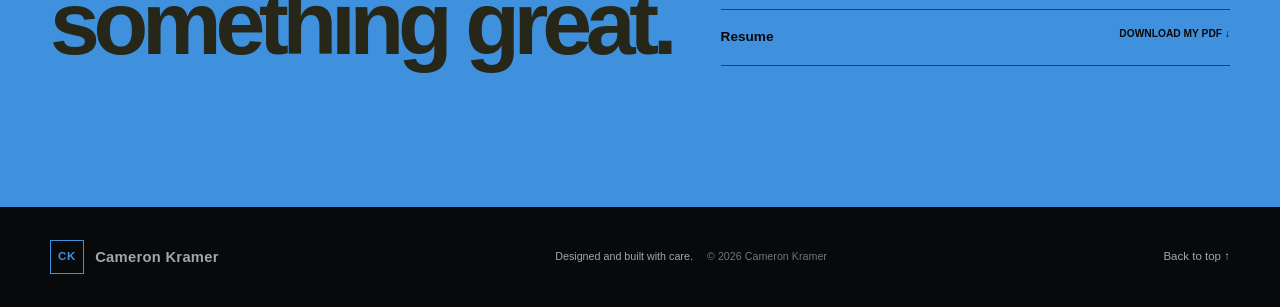
==== commit 868943b8: "Update index.html" ====
--- a/index.html
+++ b/index.html
@@ -33,7 +33,7 @@
       <div class="hero-copy">
         <p class="eyebrow">GAME DEVELOPER <span>·</span> UNITY &amp; C#</p>
         <h1>Cameron<br><span>Kramer</span></h1>
-        <p class="hero-lede">I'm a game developer with experience across game design, software development, UI/UX, level and environmental design, optimization, and development in Unity.</p>
+        <p class="hero-lede">I'm a game developer with experience across game design, software development, UI/UX, level and environmental design, optimization, and development in Unity/Unreal.</p>
         <p class="tagline">Unity <i></i> Unreal <i></i> C#</p>
         <a class="button" href="#work">View My Work <span aria-hidden="true">↘</span></a>
       </div>
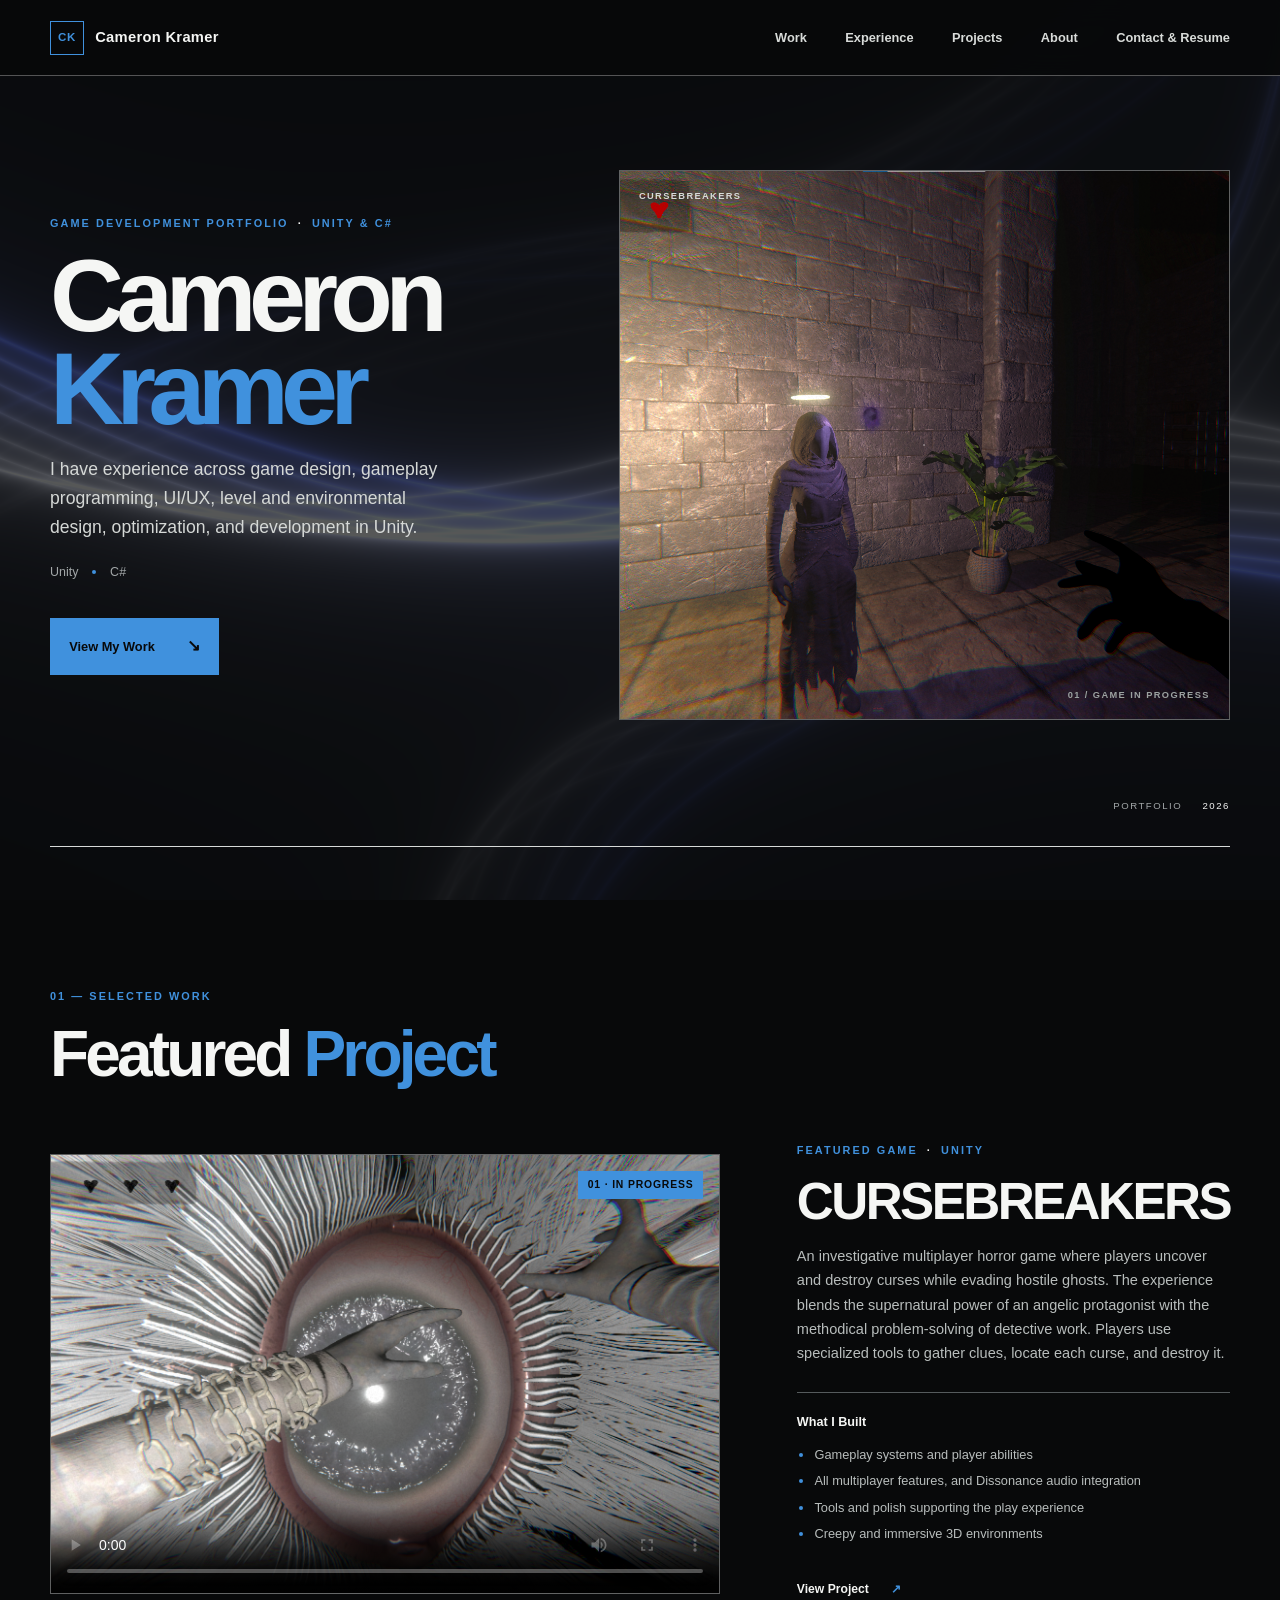
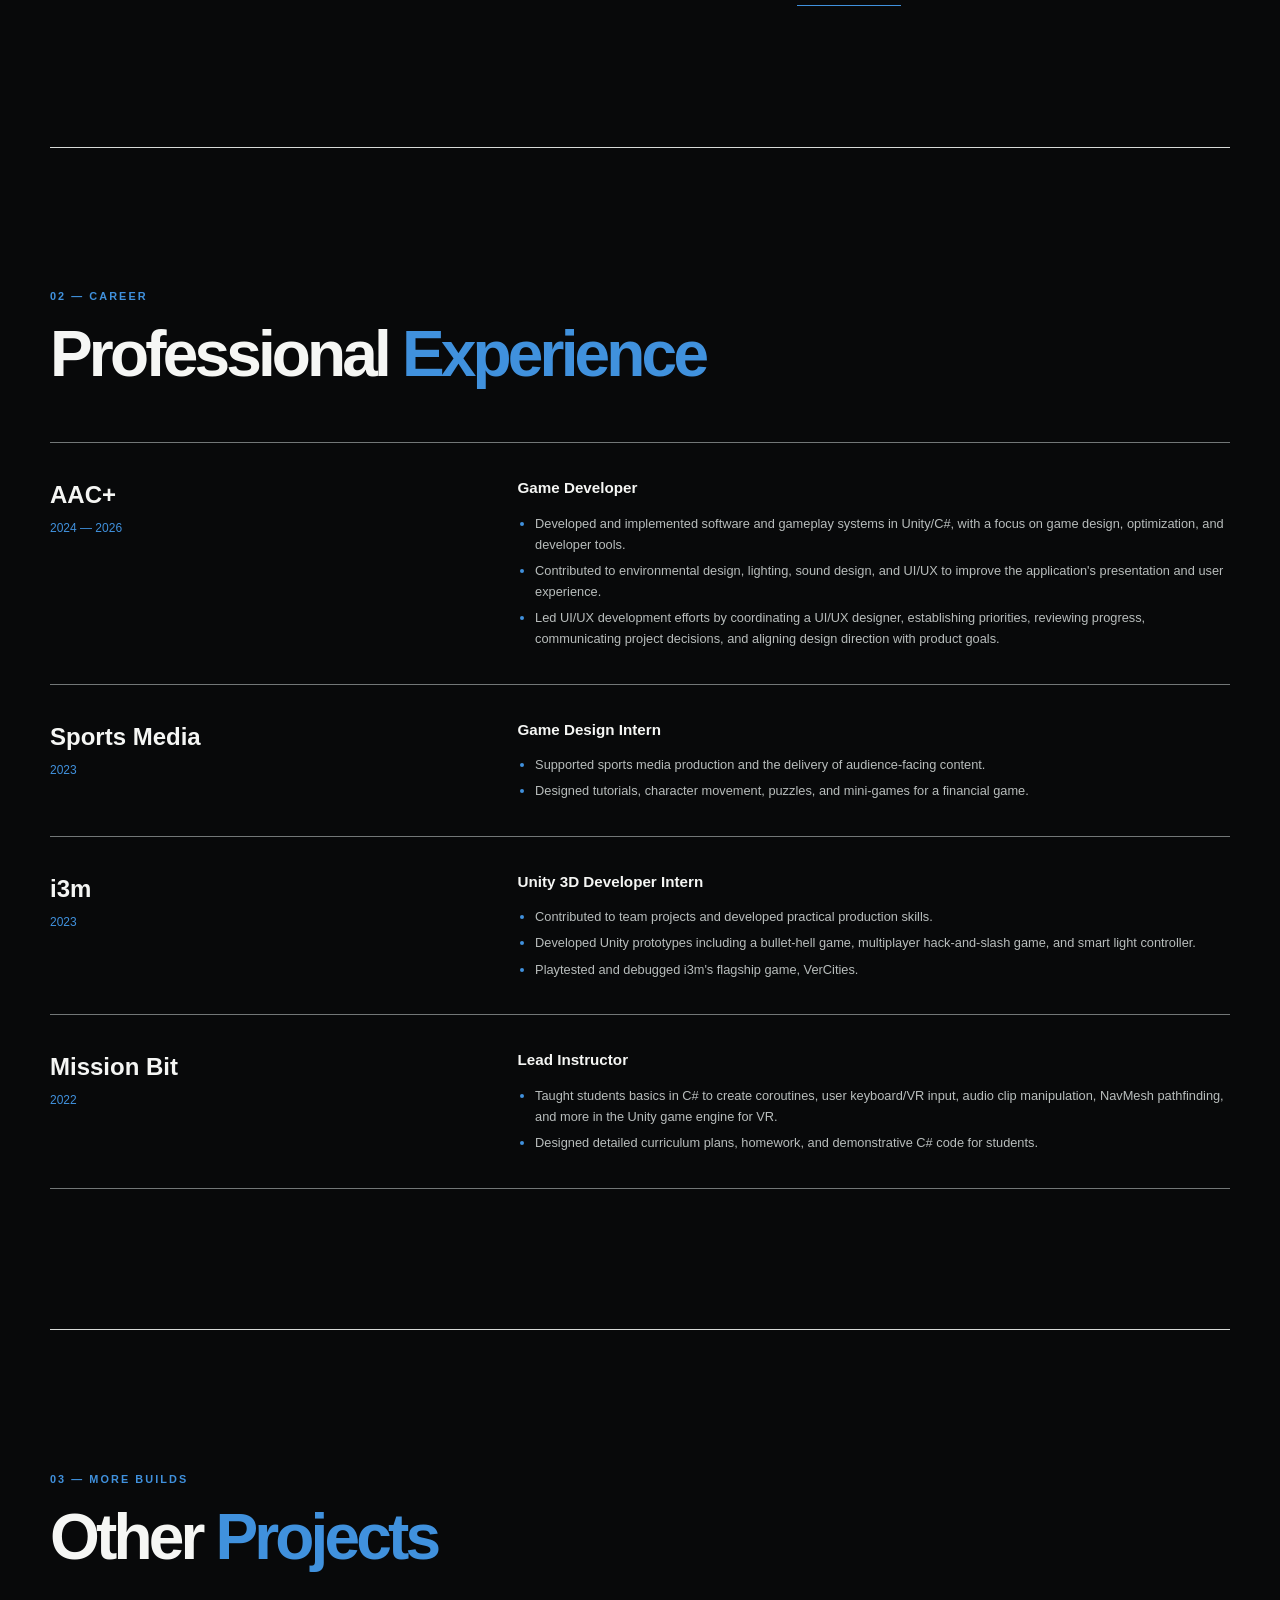
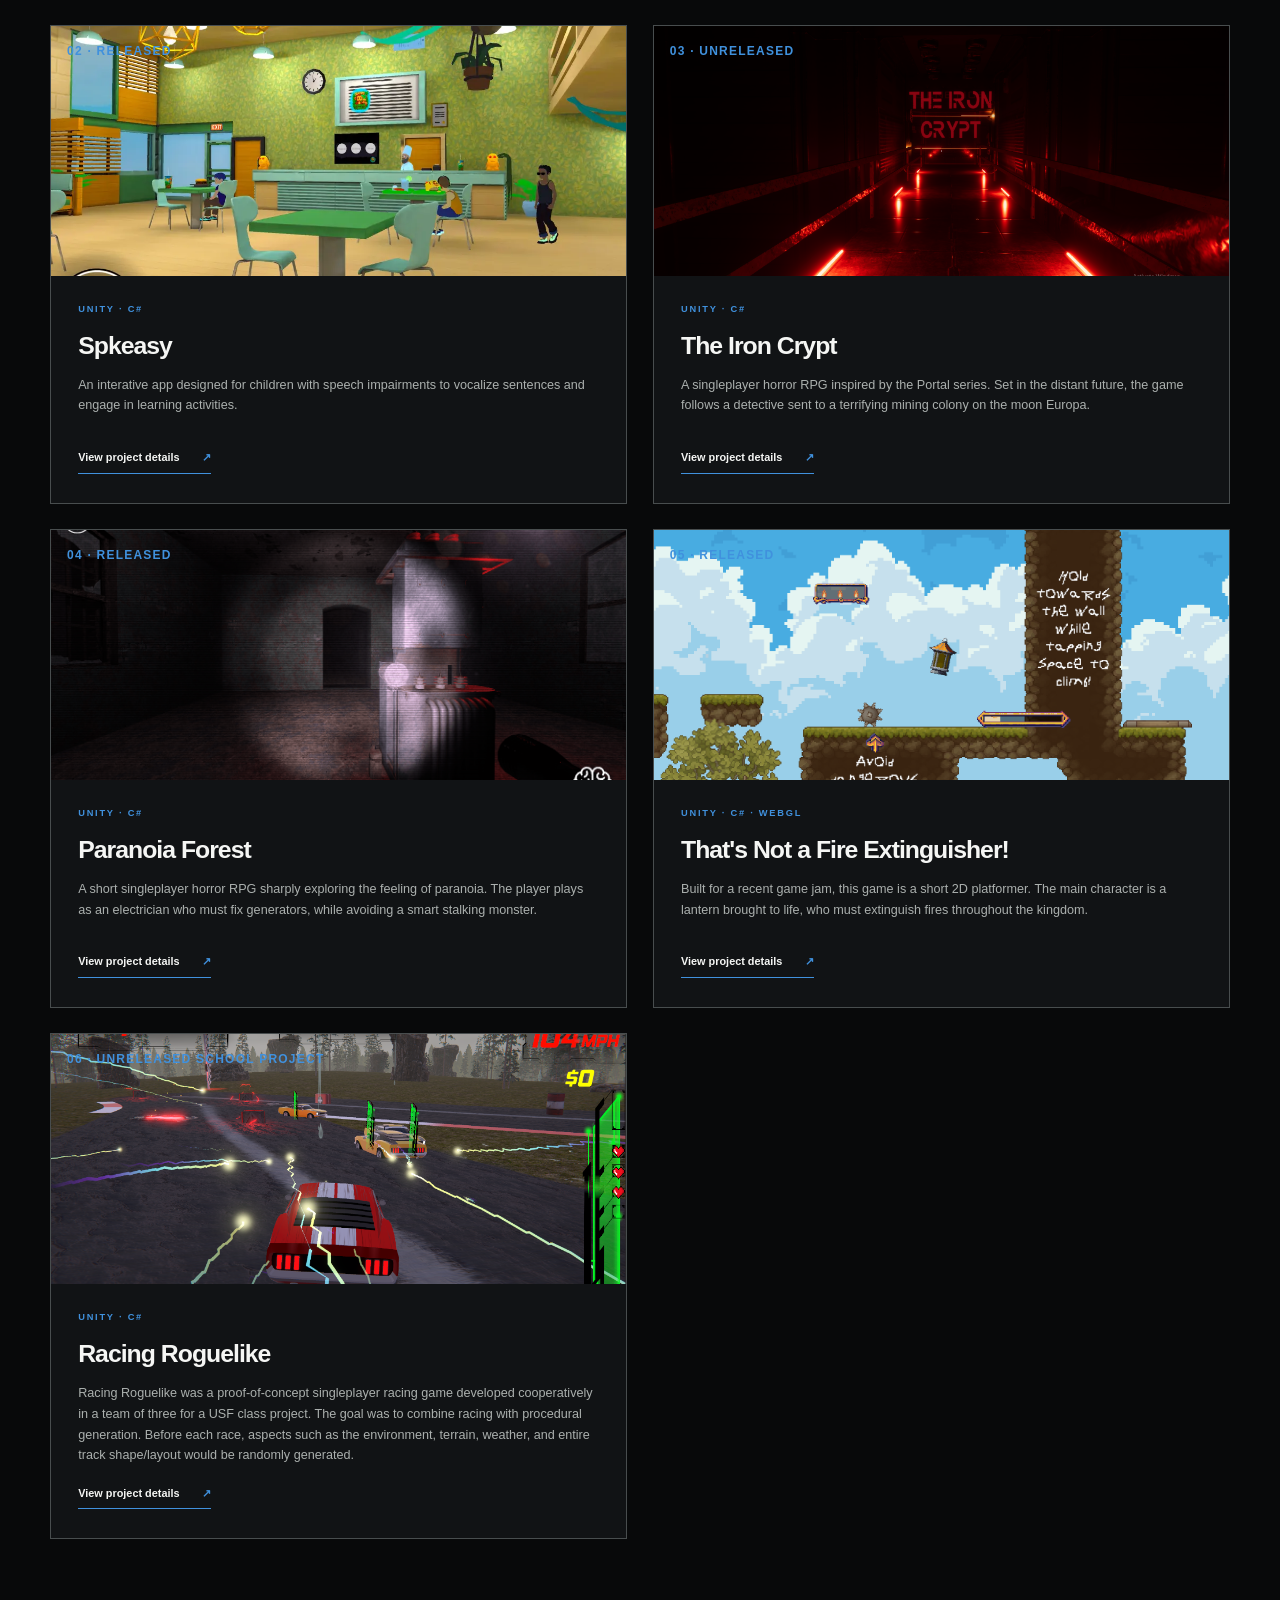
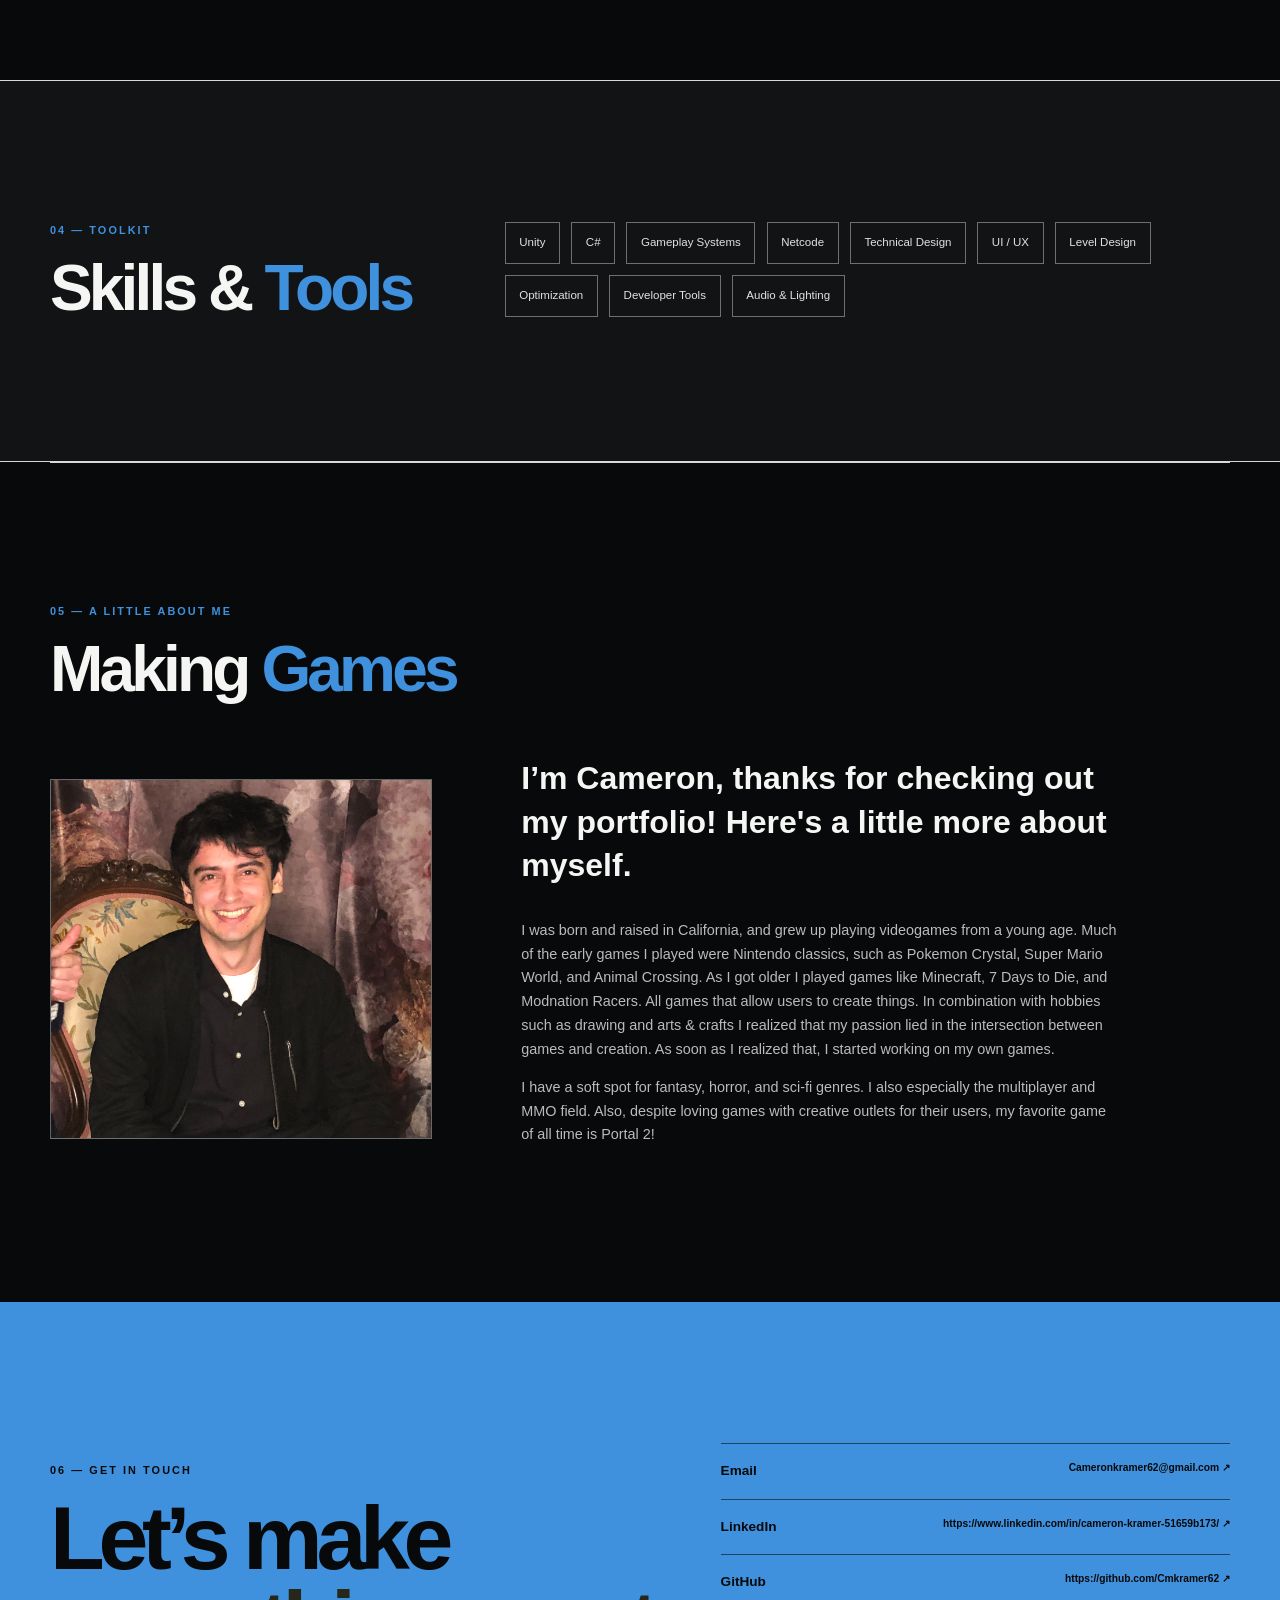
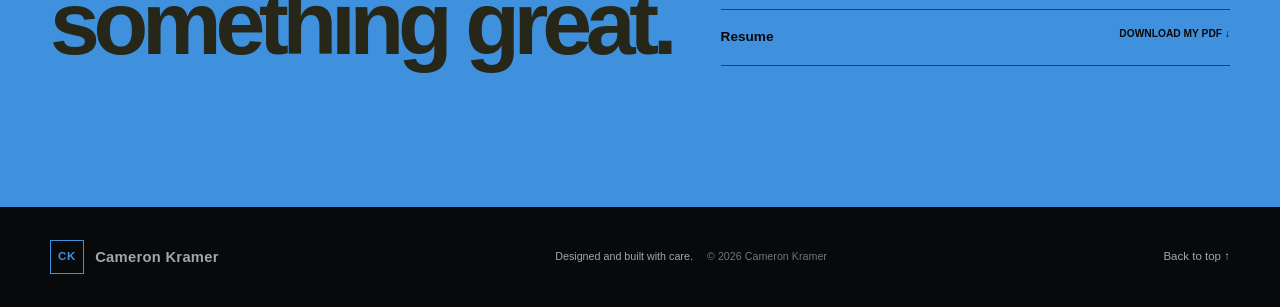
==== commit 7f3564b0: "Update index.html" ====
--- a/index.html
+++ b/index.html
@@ -31,10 +31,10 @@
   <main id="main">
     <section class="hero section-wrap" id="top">
       <div class="hero-copy">
-        <p class="eyebrow">GAME DEVELOPER <span>·</span> UNITY &amp; C#</p>
+        <p class="eyebrow">GAME DEVELOPMENT PORTFOLIO <span>·</span> UNITY &amp; C#</p>
         <h1>Cameron<br><span>Kramer</span></h1>
-        <p class="hero-lede">I'm a game developer with experience across game design, software development, UI/UX, level and environmental design, optimization, and development in Unity/Unreal.</p>
-        <p class="tagline">Unity <i></i> Unreal <i></i> C#</p>
+        <p class="hero-lede">I have experience across game design, gameplay programming, UI/UX, level and environmental design, optimization, and development in Unity.</p>
+        <p class="tagline">Unity <i></i> C#</p>
         <a class="button" href="#work">View My Work <span aria-hidden="true">↘</span></a>
       </div>
 
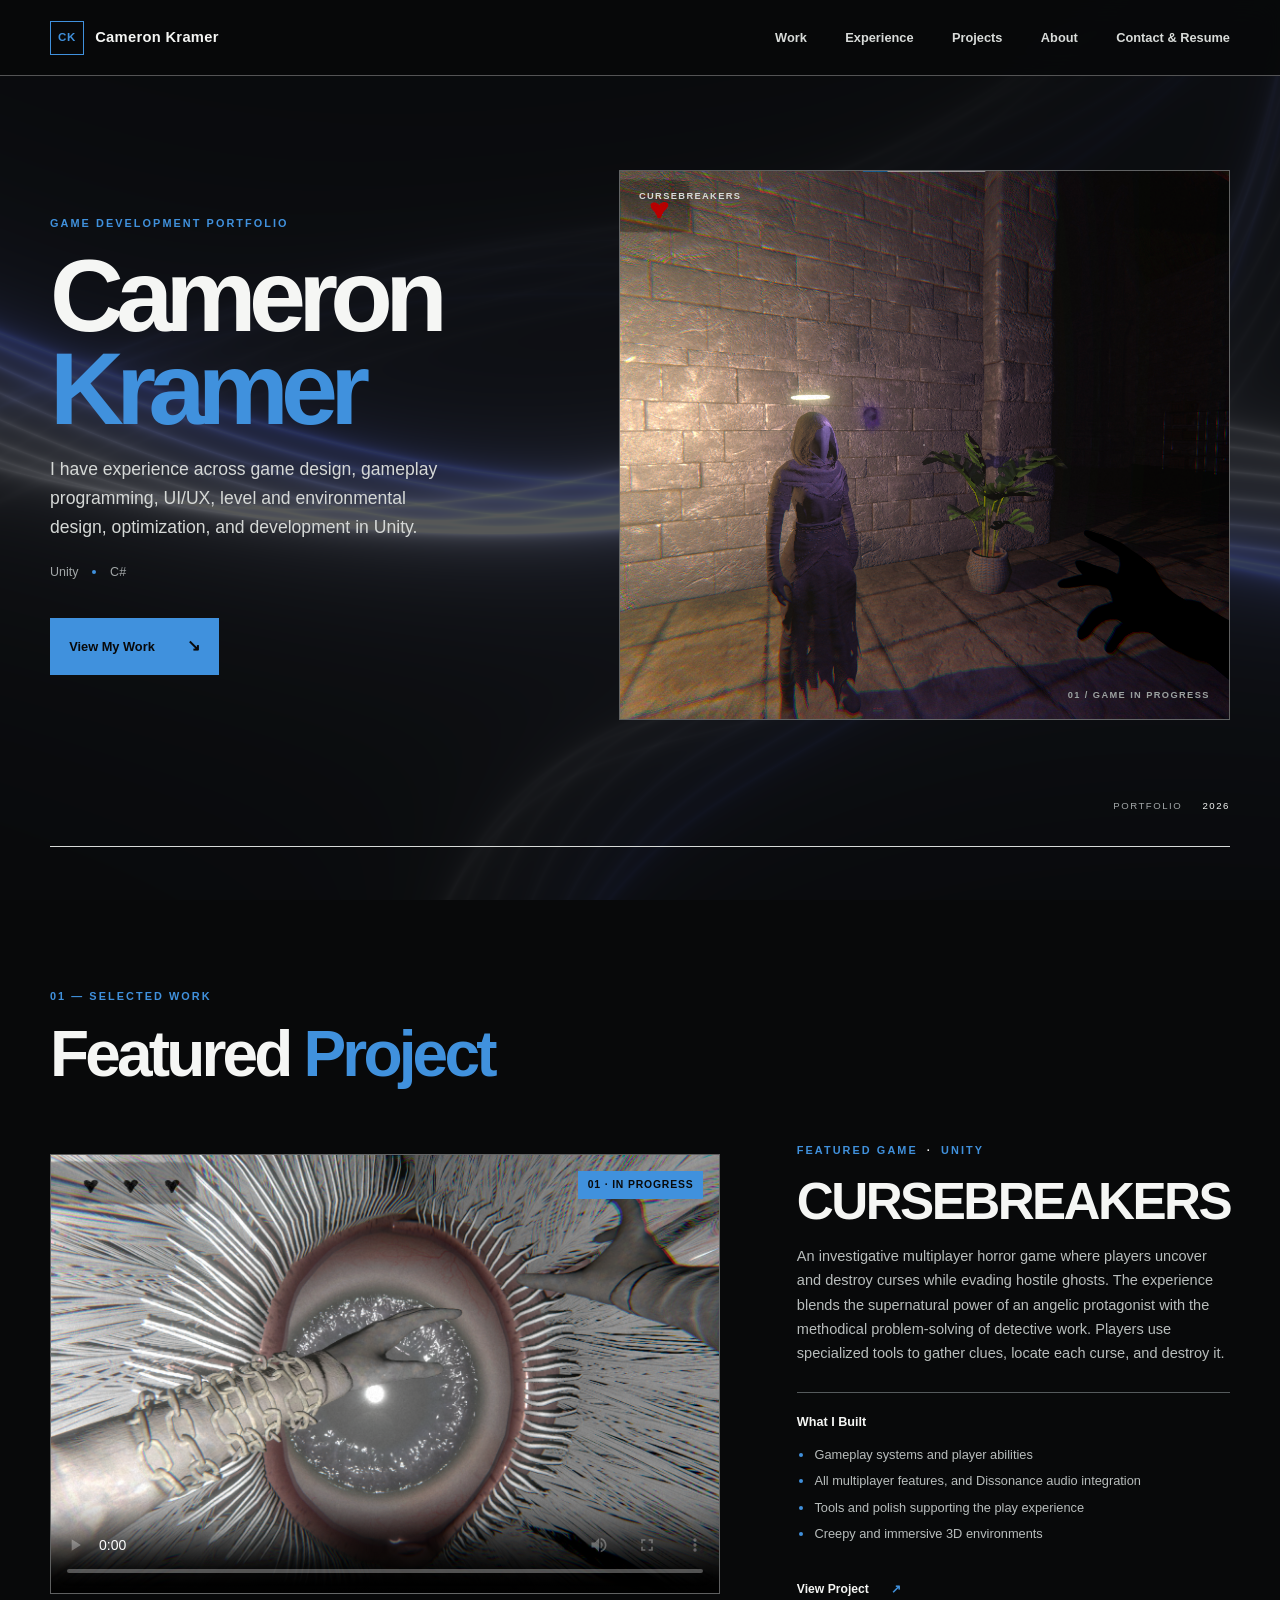
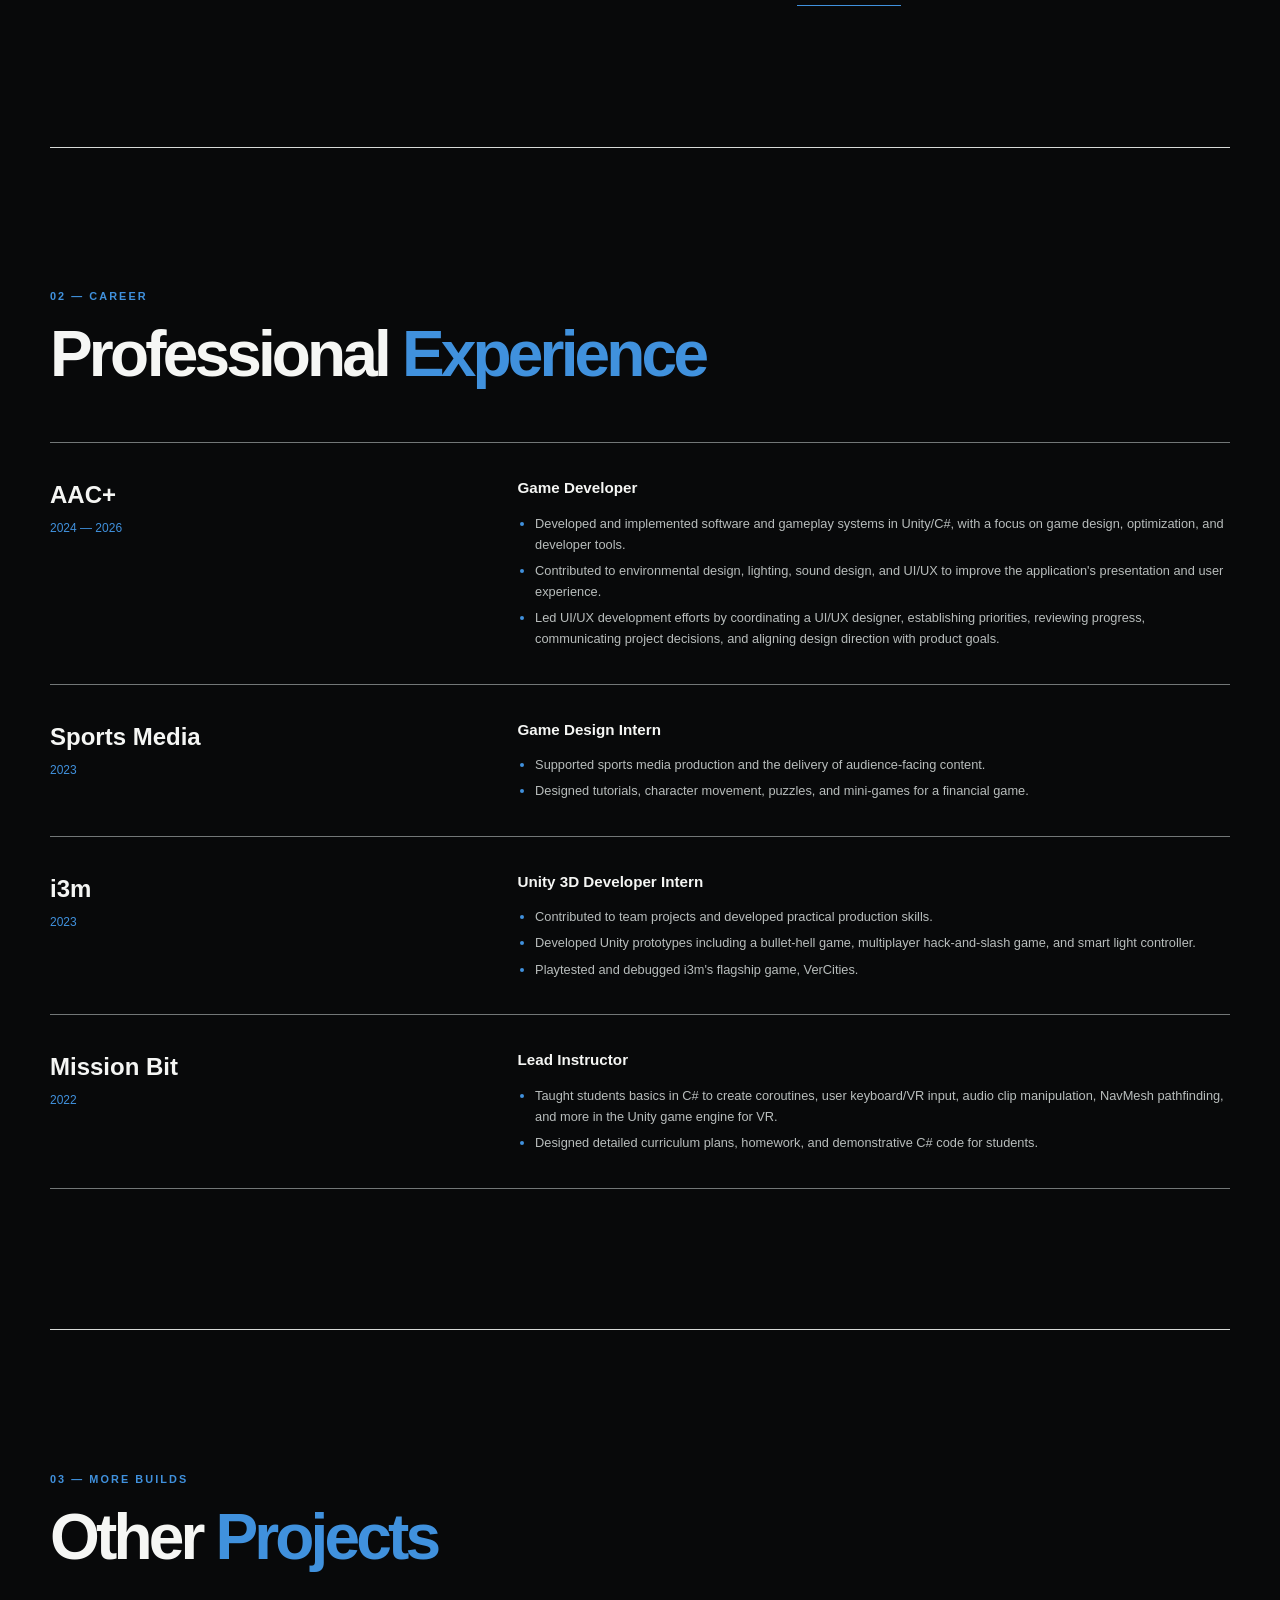
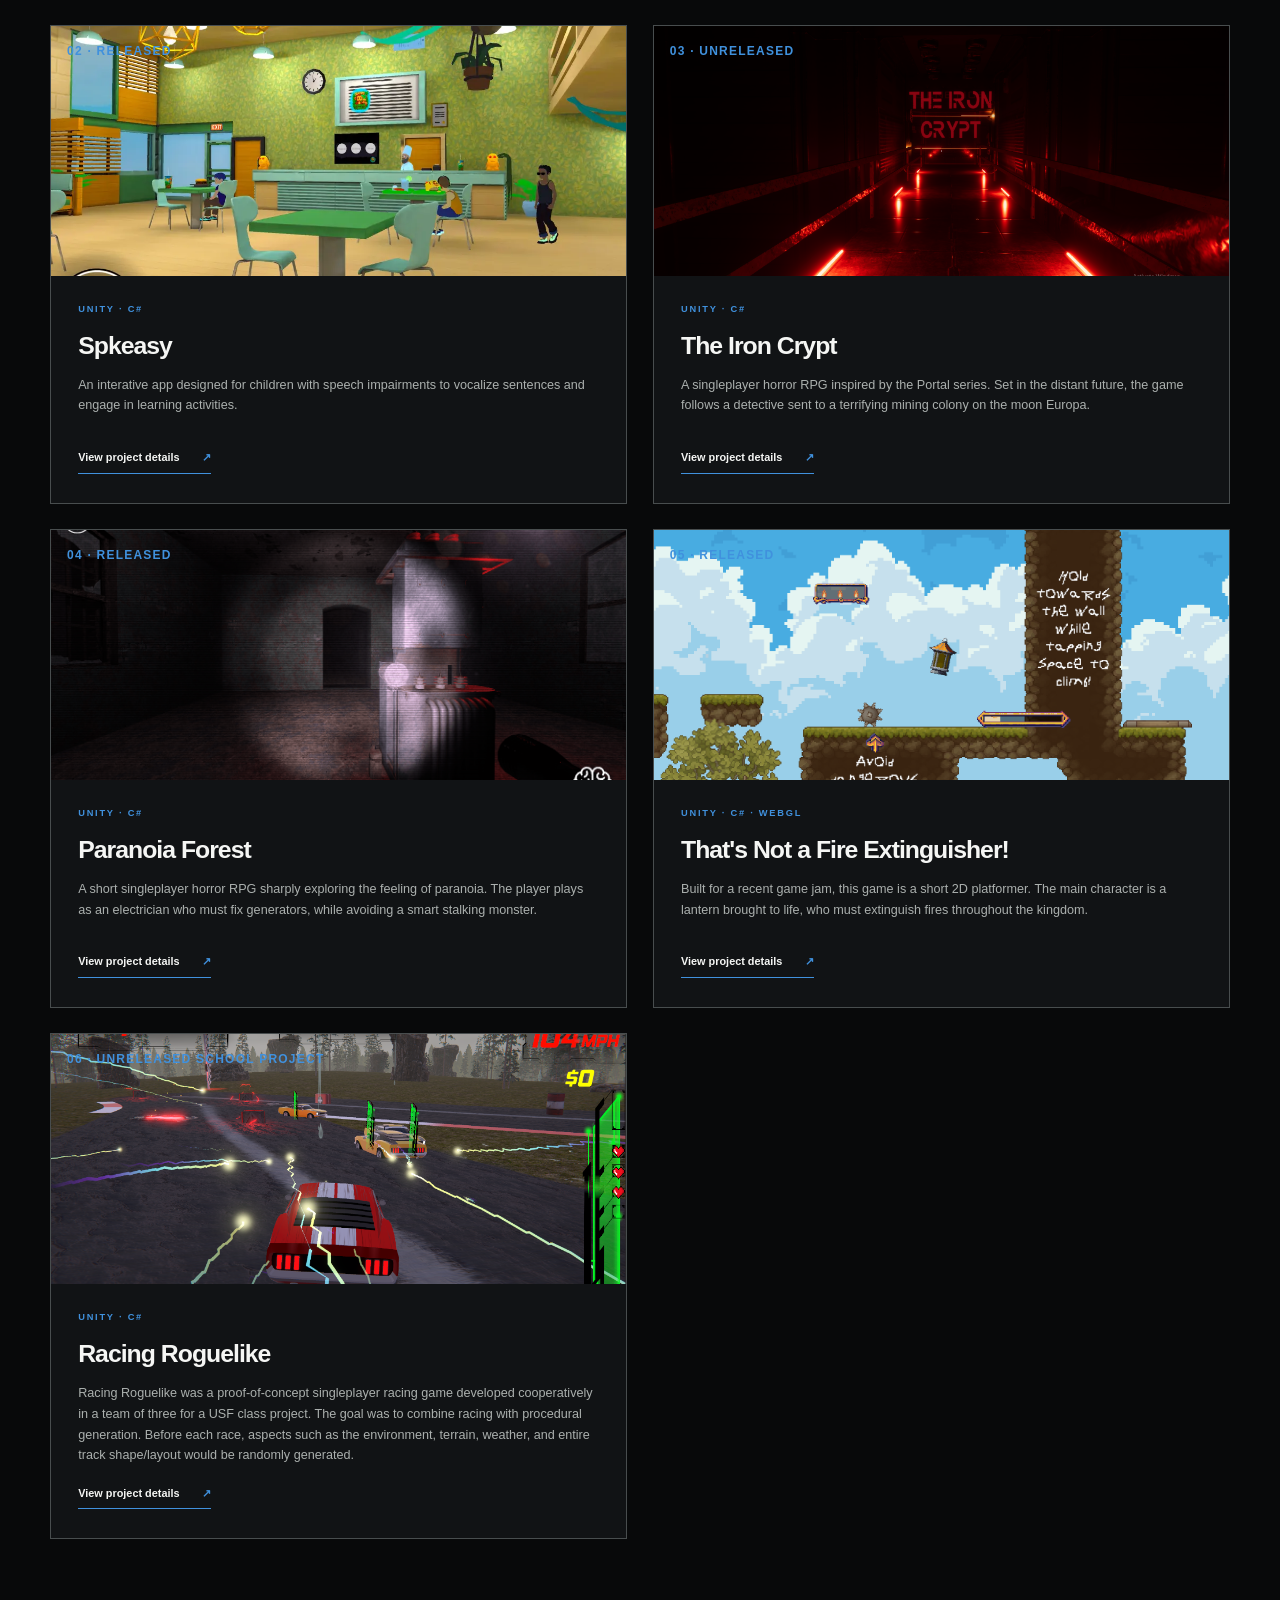
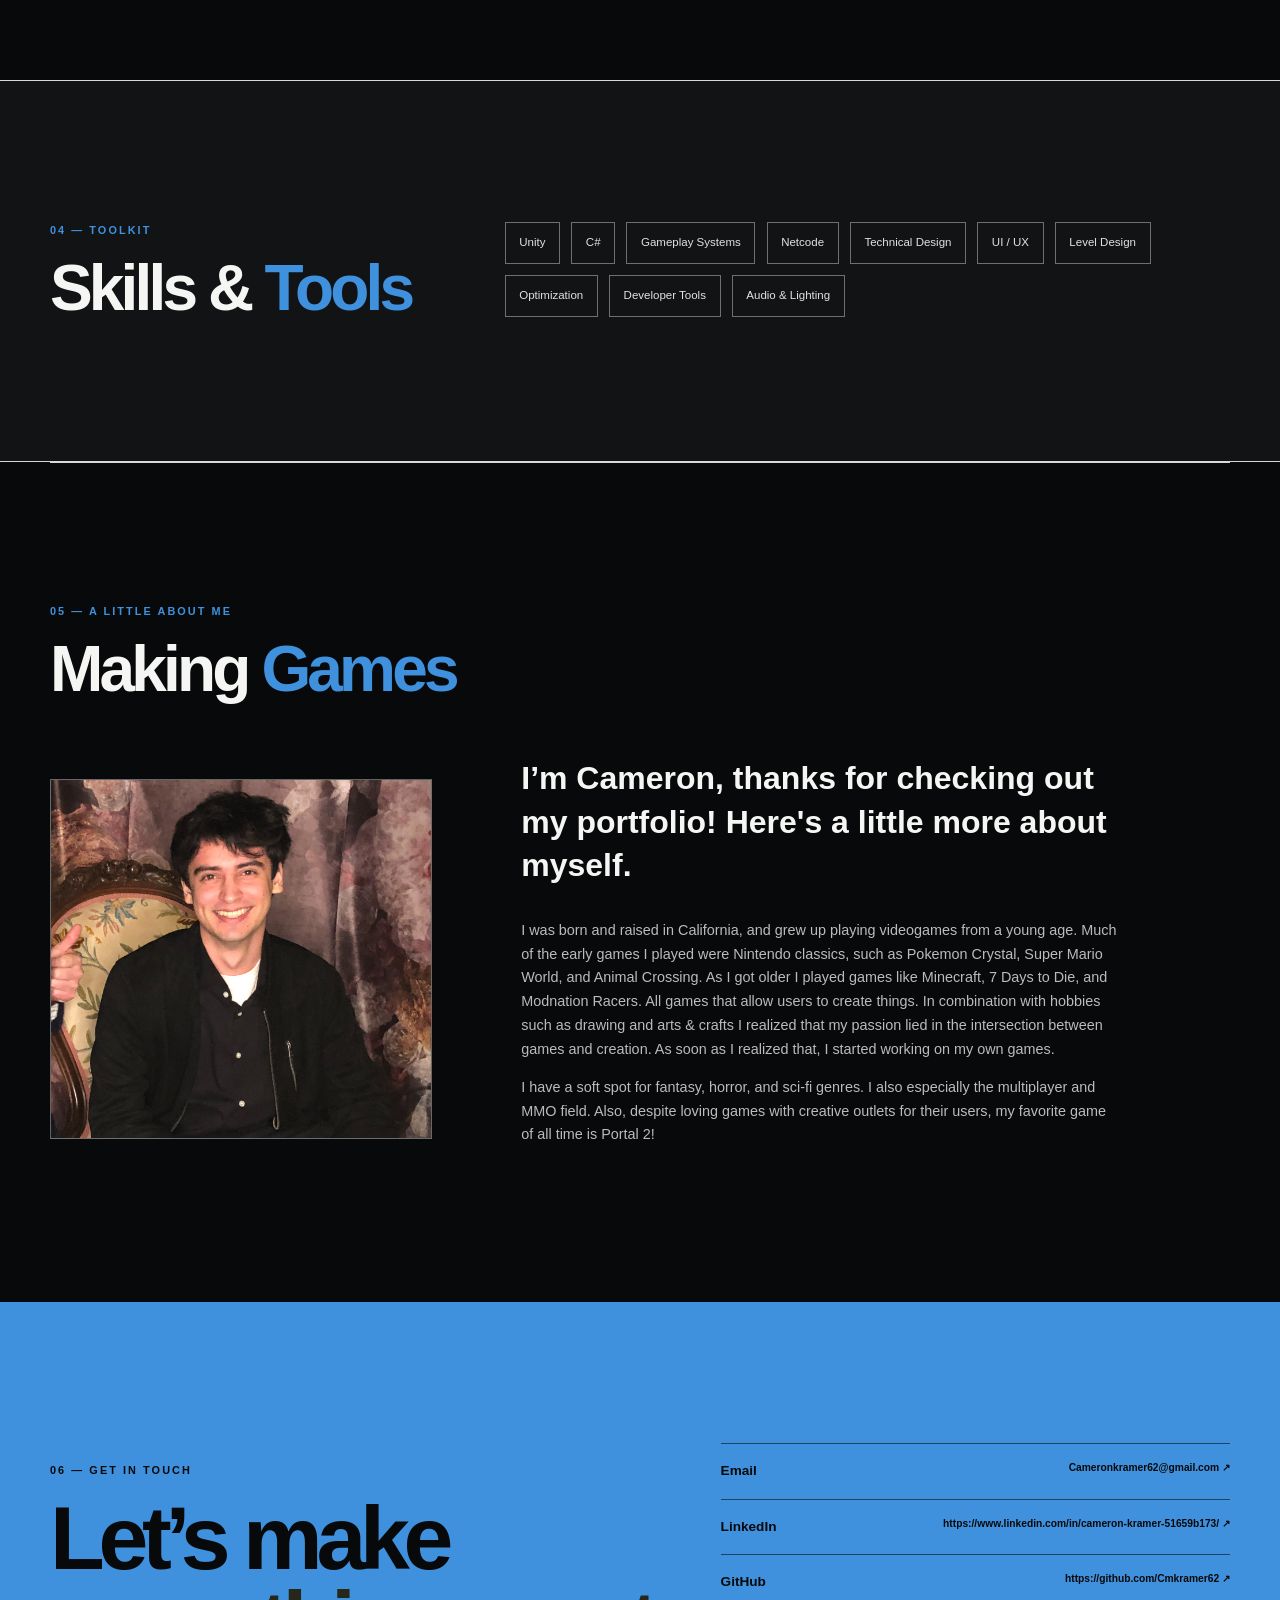
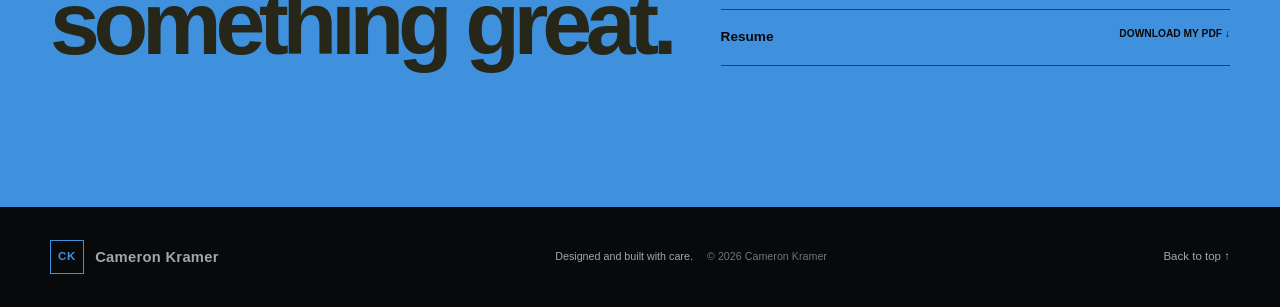
==== commit 0efce06a: "Update index.html" ====
--- a/index.html
+++ b/index.html
@@ -31,7 +31,7 @@
   <main id="main">
     <section class="hero section-wrap" id="top">
       <div class="hero-copy">
-        <p class="eyebrow">GAME DEVELOPMENT PORTFOLIO <span>·</span> UNITY &amp; C#</p>
+        <p class="eyebrow">GAME DEVELOPMENT PORTFOLIO </p>
         <h1>Cameron<br><span>Kramer</span></h1>
         <p class="hero-lede">I have experience across game design, gameplay programming, UI/UX, level and environmental design, optimization, and development in Unity.</p>
         <p class="tagline">Unity <i></i> C#</p>
